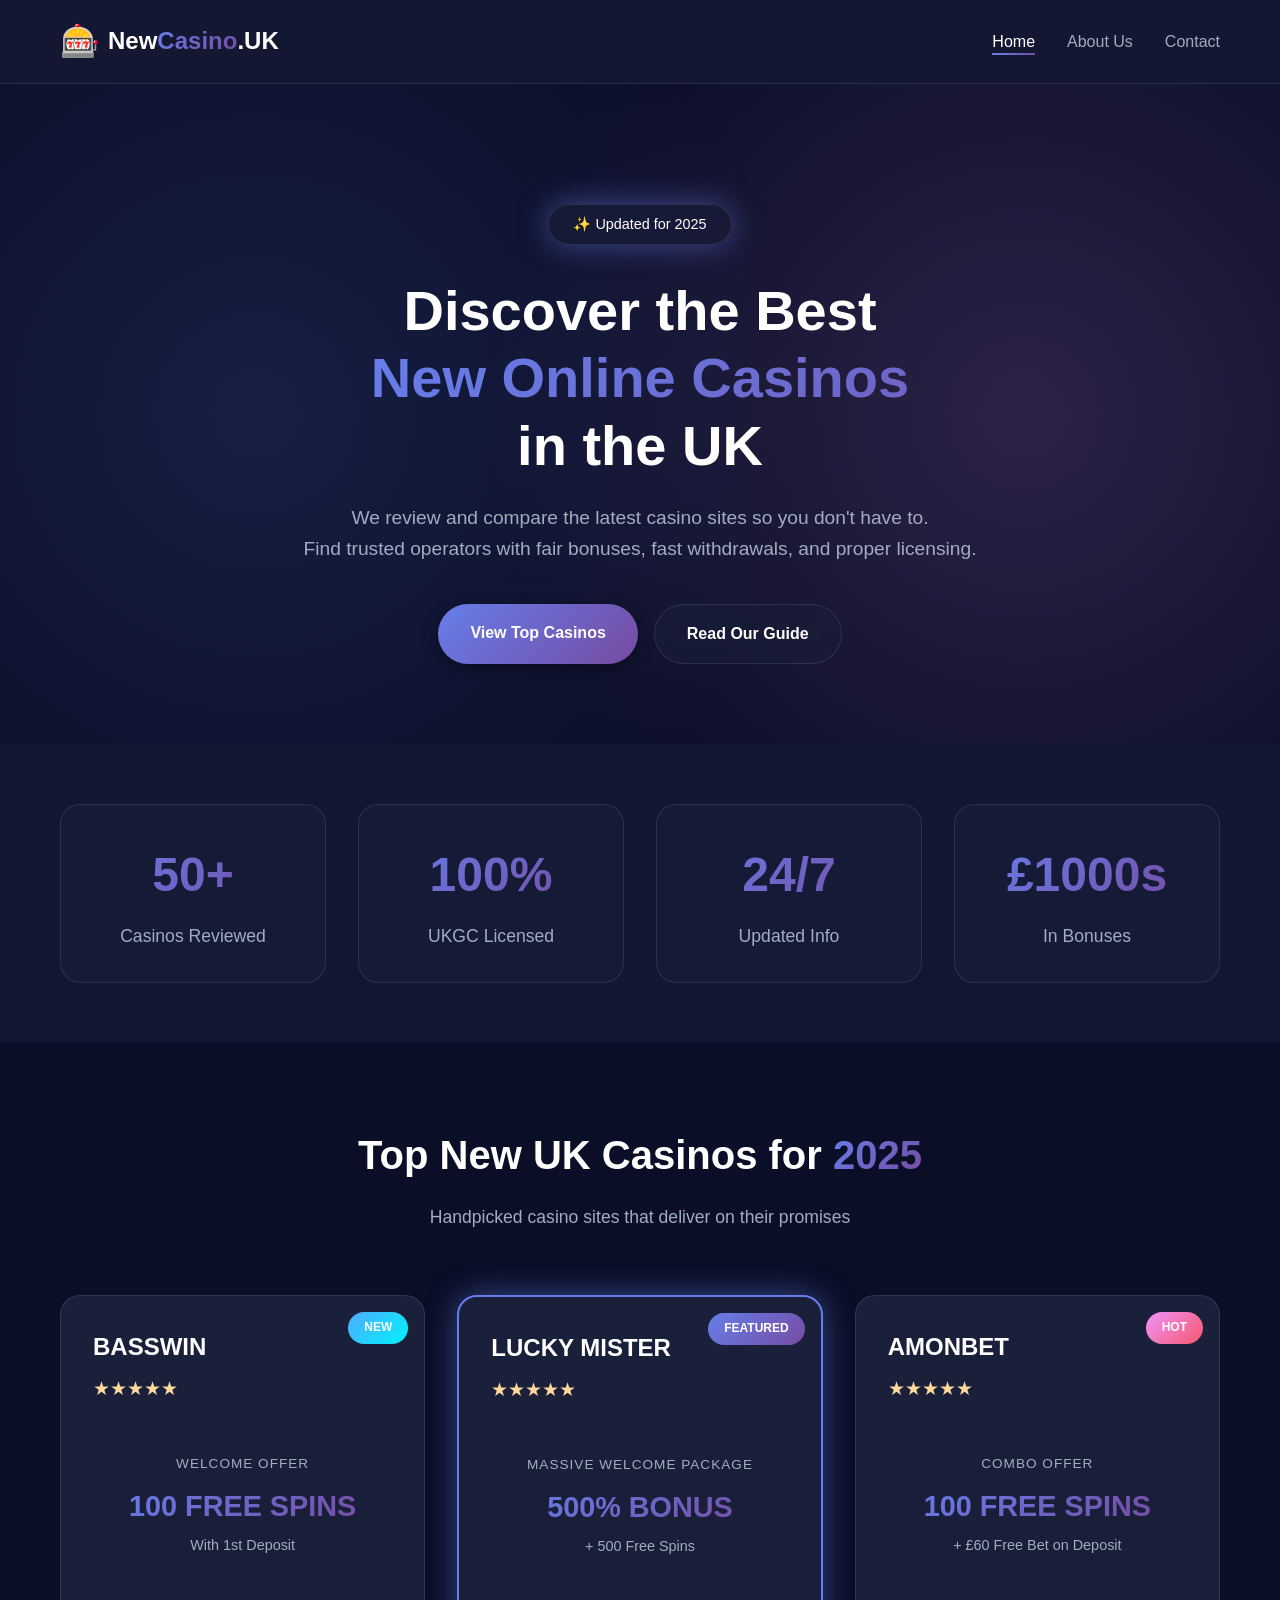
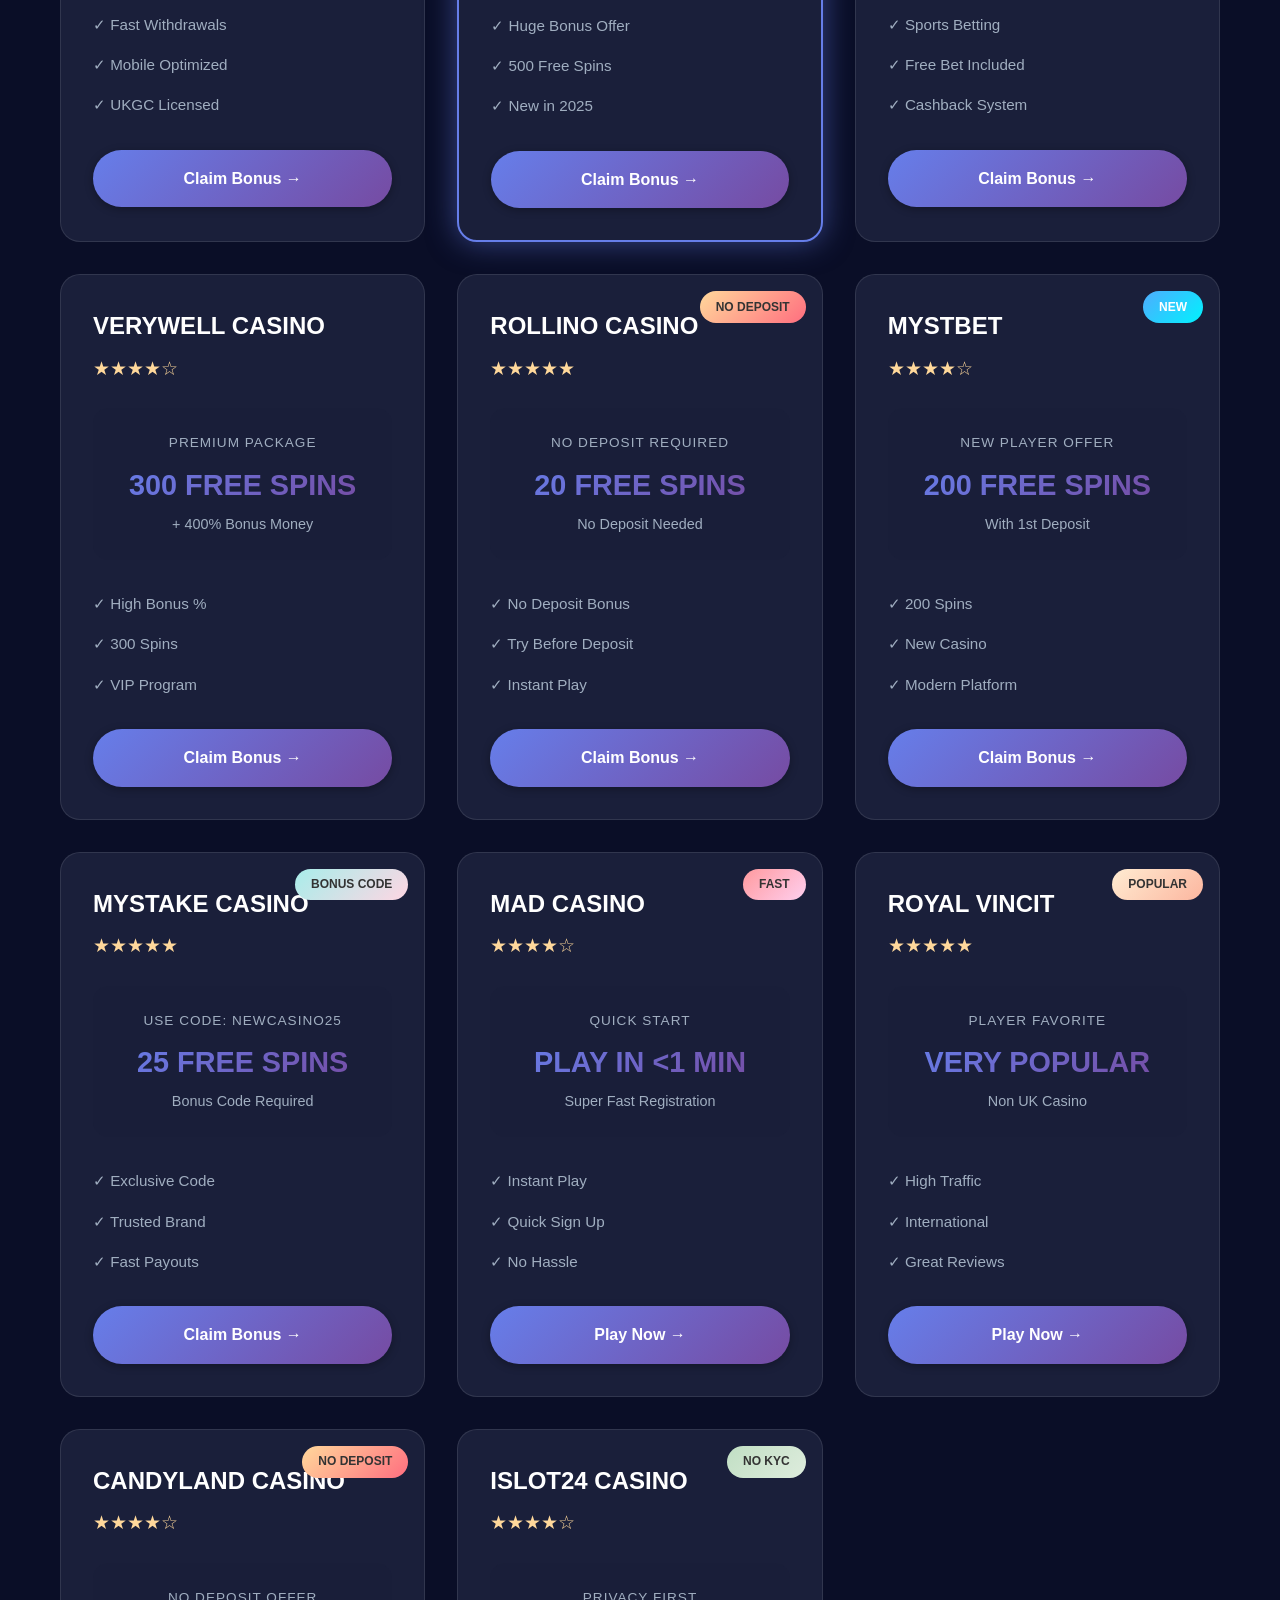
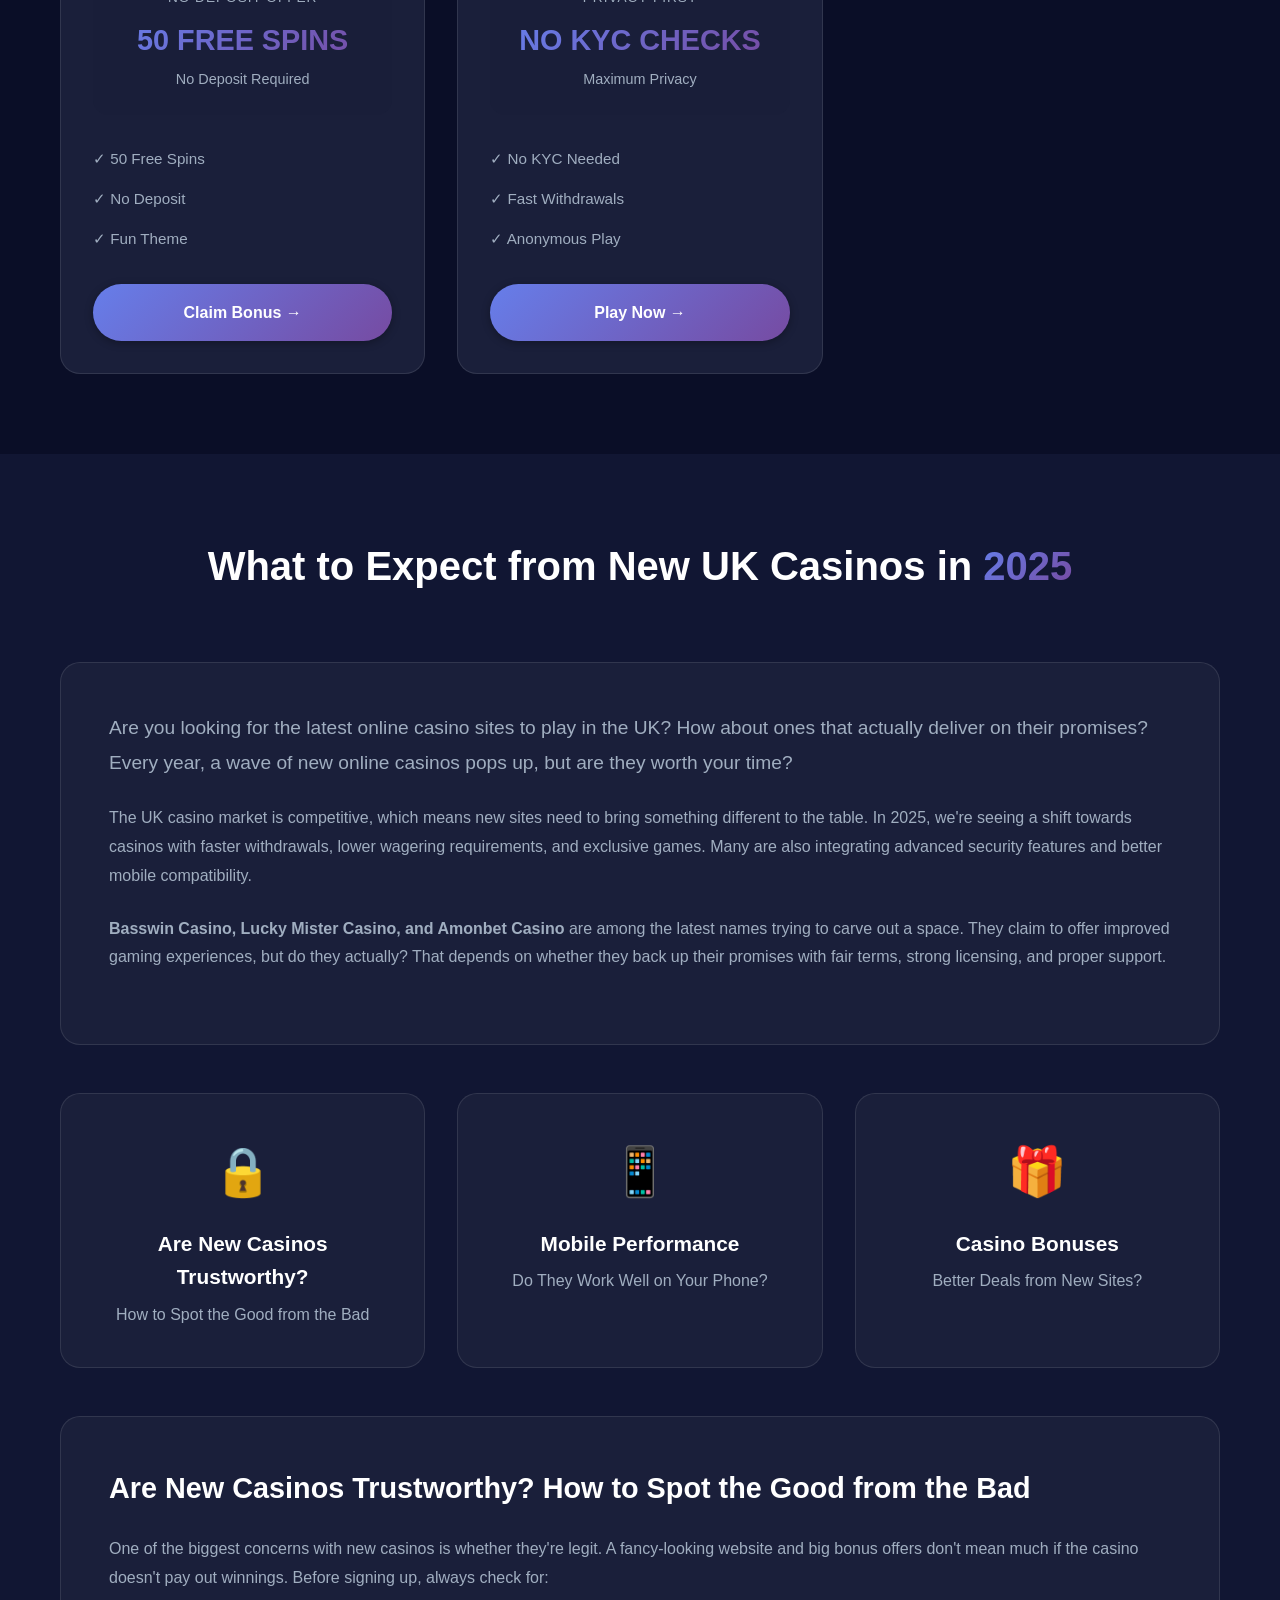
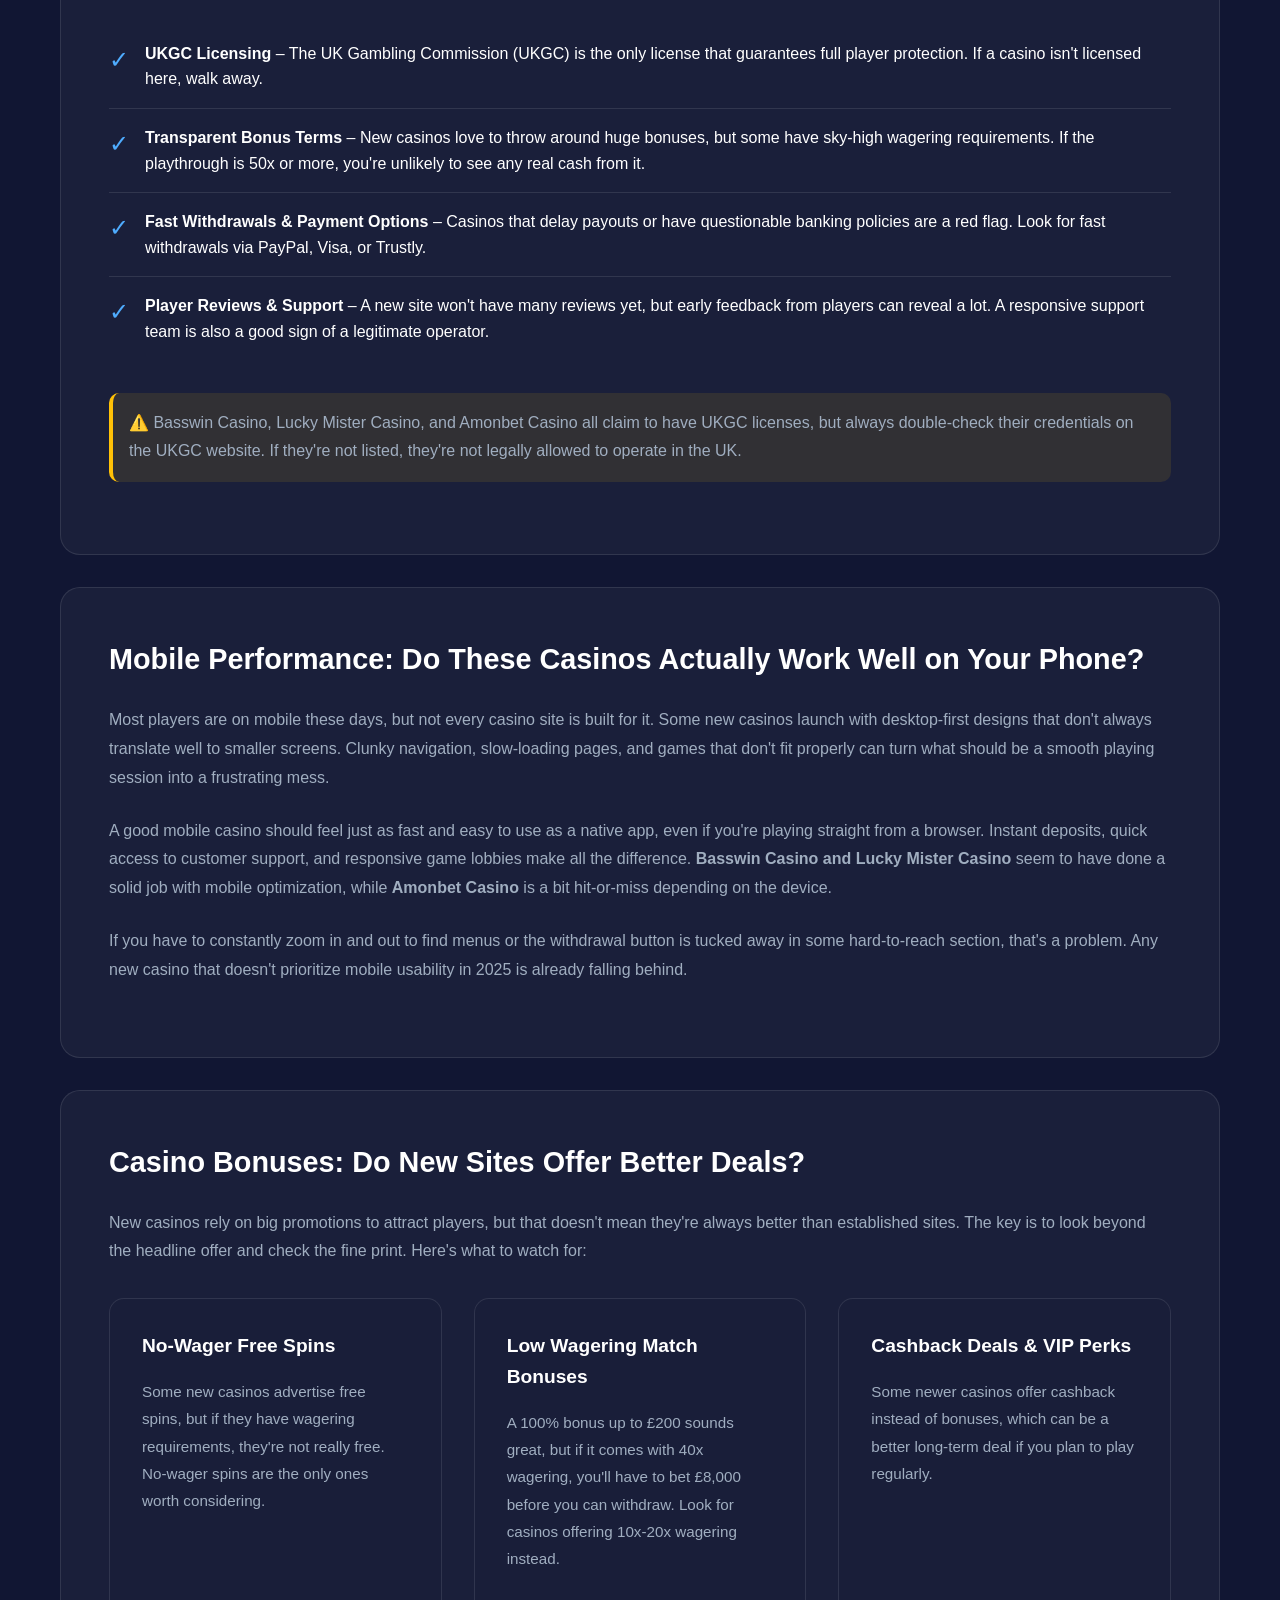
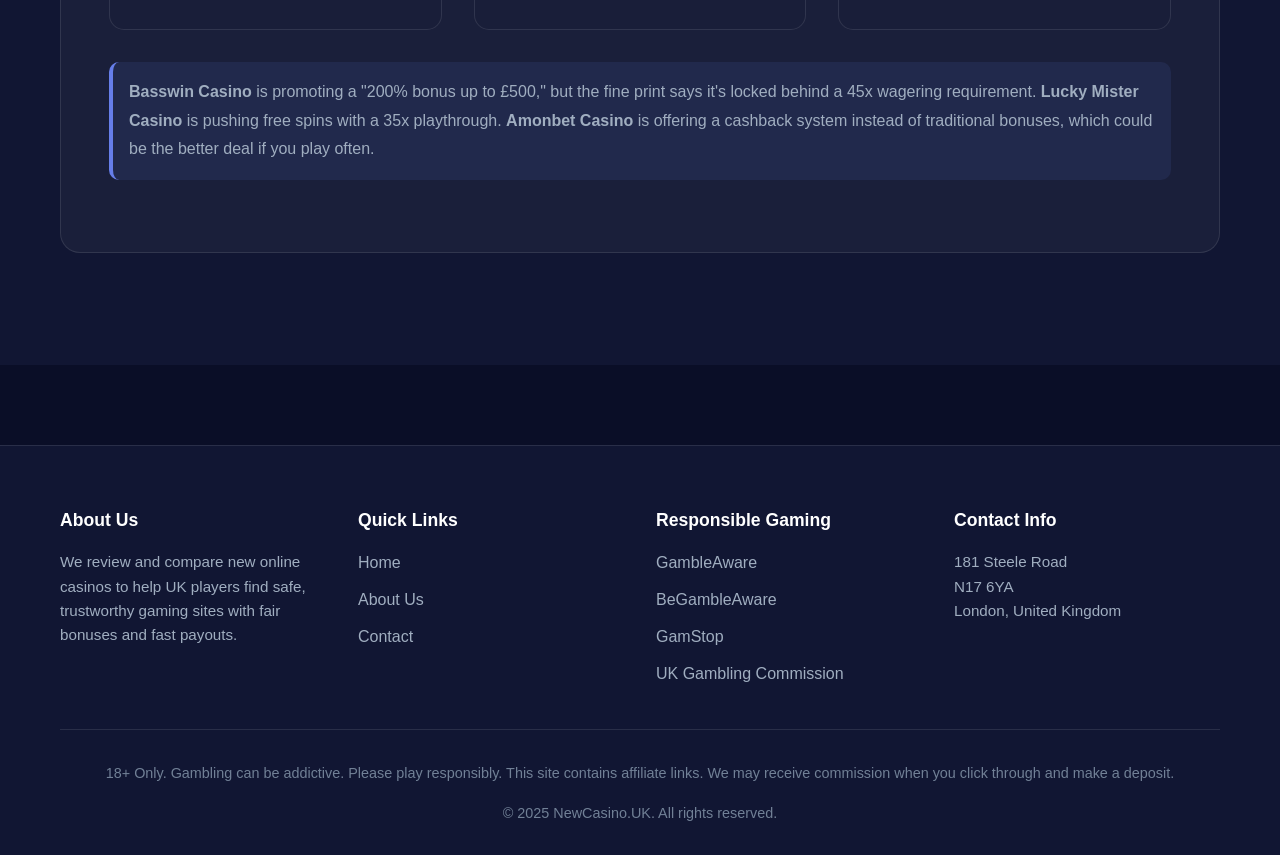
==== index.html @ 3e22e23f "Create modern 3-page casino comparison website Features: - Homepage with hero section, animated stat" ====
<!DOCTYPE html>
<html lang="en">
<head>
    <meta charset="UTF-8">
    <meta name="viewport" content="width=device-width, initial-scale=1.0">
    <title>New Online Casino UK 2025 | Latest Casino Sites & Reviews</title>
    <meta name="description" content="Discover the best new online casinos in the UK for 2025. Compare bonuses, read reviews, and find trusted casino sites with fast withdrawals.">
    <link rel="stylesheet" href="styles.css">
</head>
<body>
    <!-- Navigation -->
    <nav class="navbar">
        <div class="container">
            <div class="nav-brand">
                <span class="logo-icon">🎰</span>
                <span class="logo-text">New<span class="gradient-text">Casino</span>.UK</span>
            </div>
            <ul class="nav-menu">
                <li><a href="index.html" class="active">Home</a></li>
                <li><a href="about.html">About Us</a></li>
                <li><a href="contact.html">Contact</a></li>
            </ul>
        </div>
    </nav>

    <!-- Hero Section -->
    <section class="hero">
        <div class="hero-background"></div>
        <div class="container">
            <div class="hero-badge glow-badge">
                <span>✨ Updated for 2025</span>
            </div>
            <h1 class="hero-title">
                Discover the Best<br>
                <span class="gradient-text-hero">New Online Casinos</span><br>
                in the UK
            </h1>
            <p class="hero-subtitle">
                We review and compare the latest casino sites so you don't have to.<br>
                Find trusted operators with fair bonuses, fast withdrawals, and proper licensing.
            </p>
            <div class="hero-cta">
                <a href="#casinos" class="btn btn-primary">View Top Casinos</a>
                <a href="#guide" class="btn btn-secondary">Read Our Guide</a>
            </div>
        </div>
    </section>

    <!-- Stats Section -->
    <section class="stats-section">
        <div class="container">
            <div class="stats-grid">
                <div class="stat-card">
                    <div class="stat-number">50+</div>
                    <div class="stat-label">Casinos Reviewed</div>
                </div>
                <div class="stat-card">
                    <div class="stat-number">100%</div>
                    <div class="stat-label">UKGC Licensed</div>
                </div>
                <div class="stat-card">
                    <div class="stat-number">24/7</div>
                    <div class="stat-label">Updated Info</div>
                </div>
                <div class="stat-card">
                    <div class="stat-number">£1000s</div>
                    <div class="stat-label">In Bonuses</div>
                </div>
            </div>
        </div>
    </section>

    <!-- Casino Comparison Table -->
    <section id="casinos" class="casino-section">
        <div class="container">
            <div class="section-header">
                <h2>Top New UK Casinos for <span class="gradient-text">2025</span></h2>
                <p>Handpicked casino sites that deliver on their promises</p>
            </div>

            <div class="casino-grid">
                <!-- Basswin Casino -->
                <div class="casino-card">
                    <div class="casino-badge new-badge">NEW</div>
                    <div class="casino-header">
                        <h3 class="casino-name">BASSWIN</h3>
                        <div class="casino-rating">
                            <span class="stars">★★★★★</span>
                        </div>
                    </div>
                    <div class="casino-bonus">
                        <div class="bonus-title">Welcome Offer</div>
                        <div class="bonus-amount">100 FREE SPINS</div>
                        <div class="bonus-subtitle">With 1st Deposit</div>
                    </div>
                    <div class="casino-features">
                        <div class="feature">✓ Fast Withdrawals</div>
                        <div class="feature">✓ Mobile Optimized</div>
                        <div class="feature">✓ UKGC Licensed</div>
                    </div>
                    <a href="https://trk.trafik-sc.xyz/click?o=4556&a=17196&sub_id3=3&sub_id4=4&sub_id5=5" class="btn btn-casino" target="_blank" rel="nofollow noopener">Claim Bonus →</a>
                </div>

                <!-- Lucky Mister Casino -->
                <div class="casino-card featured">
                    <div class="casino-badge featured-badge">FEATURED</div>
                    <div class="casino-header">
                        <h3 class="casino-name">LUCKY MISTER</h3>
                        <div class="casino-rating">
                            <span class="stars">★★★★★</span>
                        </div>
                    </div>
                    <div class="casino-bonus">
                        <div class="bonus-title">Massive Welcome Package</div>
                        <div class="bonus-amount">500% BONUS</div>
                        <div class="bonus-subtitle">+ 500 Free Spins</div>
                    </div>
                    <div class="casino-features">
                        <div class="feature">✓ Huge Bonus Offer</div>
                        <div class="feature">✓ 500 Free Spins</div>
                        <div class="feature">✓ New in 2025</div>
                    </div>
                    <a href="https://trk.trafik-sc.xyz/click?o=4766&a=17196&sub_id3=3&sub_id4=4&sub_id5=5" class="btn btn-casino" target="_blank" rel="nofollow noopener">Claim Bonus →</a>
                </div>

                <!-- Amonbet Casino -->
                <div class="casino-card">
                    <div class="casino-badge hot-badge">HOT</div>
                    <div class="casino-header">
                        <h3 class="casino-name">AMONBET</h3>
                        <div class="casino-rating">
                            <span class="stars">★★★★★</span>
                        </div>
                    </div>
                    <div class="casino-bonus">
                        <div class="bonus-title">Combo Offer</div>
                        <div class="bonus-amount">100 FREE SPINS</div>
                        <div class="bonus-subtitle">+ £60 Free Bet on Deposit</div>
                    </div>
                    <div class="casino-features">
                        <div class="feature">✓ Sports Betting</div>
                        <div class="feature">✓ Free Bet Included</div>
                        <div class="feature">✓ Cashback System</div>
                    </div>
                    <a href="https://trk.trafik-sc.xyz/click?o=4771&a=17196&sub_id3=3&sub_id4=4&sub_id5=5" class="btn btn-casino" target="_blank" rel="nofollow noopener">Claim Bonus →</a>
                </div>

                <!-- Verywell Casino -->
                <div class="casino-card">
                    <div class="casino-header">
                        <h3 class="casino-name">VERYWELL CASINO</h3>
                        <div class="casino-rating">
                            <span class="stars">★★★★☆</span>
                        </div>
                    </div>
                    <div class="casino-bonus">
                        <div class="bonus-title">Premium Package</div>
                        <div class="bonus-amount">300 FREE SPINS</div>
                        <div class="bonus-subtitle">+ 400% Bonus Money</div>
                    </div>
                    <div class="casino-features">
                        <div class="feature">✓ High Bonus %</div>
                        <div class="feature">✓ 300 Spins</div>
                        <div class="feature">✓ VIP Program</div>
                    </div>
                    <a href="https://linkly.link/2TXr9" class="btn btn-casino" target="_blank" rel="nofollow noopener">Claim Bonus →</a>
                </div>

                <!-- Rollino Casino -->
                <div class="casino-card">
                    <div class="casino-badge no-deposit-badge">NO DEPOSIT</div>
                    <div class="casino-header">
                        <h3 class="casino-name">ROLLINO CASINO</h3>
                        <div class="casino-rating">
                            <span class="stars">★★★★★</span>
                        </div>
                    </div>
                    <div class="casino-bonus">
                        <div class="bonus-title">No Deposit Required</div>
                        <div class="bonus-amount">20 FREE SPINS</div>
                        <div class="bonus-subtitle">No Deposit Needed</div>
                    </div>
                    <div class="casino-features">
                        <div class="feature">✓ No Deposit Bonus</div>
                        <div class="feature">✓ Try Before Deposit</div>
                        <div class="feature">✓ Instant Play</div>
                    </div>
                    <a href="https://track.trafficflowpartners.com/visit/?bta=37995&nci=5916" class="btn btn-casino" target="_blank" rel="nofollow noopener">Claim Bonus →</a>
                </div>

                <!-- Mystbet Casino -->
                <div class="casino-card">
                    <div class="casino-badge new-badge">NEW</div>
                    <div class="casino-header">
                        <h3 class="casino-name">MYSTBET</h3>
                        <div class="casino-rating">
                            <span class="stars">★★★★☆</span>
                        </div>
                    </div>
                    <div class="casino-bonus">
                        <div class="bonus-title">New Player Offer</div>
                        <div class="bonus-amount">200 FREE SPINS</div>
                        <div class="bonus-subtitle">With 1st Deposit</div>
                    </div>
                    <div class="casino-features">
                        <div class="feature">✓ 200 Spins</div>
                        <div class="feature">✓ New Casino</div>
                        <div class="feature">✓ Modern Platform</div>
                    </div>
                    <a href="https://www.nifoe1md.com/2P9J9R/415L5XB/" class="btn btn-casino" target="_blank" rel="nofollow noopener">Claim Bonus →</a>
                </div>

                <!-- Mystake Casino -->
                <div class="casino-card">
                    <div class="casino-badge code-badge">BONUS CODE</div>
                    <div class="casino-header">
                        <h3 class="casino-name">MYSTAKE CASINO</h3>
                        <div class="casino-rating">
                            <span class="stars">★★★★★</span>
                        </div>
                    </div>
                    <div class="casino-bonus">
                        <div class="bonus-title">Use Code: NEWCASINO25</div>
                        <div class="bonus-amount">25 FREE SPINS</div>
                        <div class="bonus-subtitle">Bonus Code Required</div>
                    </div>
                    <div class="casino-features">
                        <div class="feature">✓ Exclusive Code</div>
                        <div class="feature">✓ Trusted Brand</div>
                        <div class="feature">✓ Fast Payouts</div>
                    </div>
                    <a href="https://go.affiliatedonbet.com/visit/?bta=3145350&brand=mystake" class="btn btn-casino" target="_blank" rel="nofollow noopener">Claim Bonus →</a>
                </div>

                <!-- Mad Casino -->
                <div class="casino-card">
                    <div class="casino-badge fast-badge">FAST</div>
                    <div class="casino-header">
                        <h3 class="casino-name">MAD CASINO</h3>
                        <div class="casino-rating">
                            <span class="stars">★★★★☆</span>
                        </div>
                    </div>
                    <div class="casino-bonus">
                        <div class="bonus-title">Quick Start</div>
                        <div class="bonus-amount">PLAY IN &lt;1 MIN</div>
                        <div class="bonus-subtitle">Super Fast Registration</div>
                    </div>
                    <div class="casino-features">
                        <div class="feature">✓ Instant Play</div>
                        <div class="feature">✓ Quick Sign Up</div>
                        <div class="feature">✓ No Hassle</div>
                    </div>
                    <a href="https://go.afftrackio.com/visit/?bta=35294&brand=madcasino" class="btn btn-casino" target="_blank" rel="nofollow noopener">Play Now →</a>
                </div>

                <!-- Royal Vincit -->
                <div class="casino-card">
                    <div class="casino-badge popular-badge">POPULAR</div>
                    <div class="casino-header">
                        <h3 class="casino-name">ROYAL VINCIT</h3>
                        <div class="casino-rating">
                            <span class="stars">★★★★★</span>
                        </div>
                    </div>
                    <div class="casino-bonus">
                        <div class="bonus-title">Player Favorite</div>
                        <div class="bonus-amount">VERY POPULAR</div>
                        <div class="bonus-subtitle">Non UK Casino</div>
                    </div>
                    <div class="casino-features">
                        <div class="feature">✓ High Traffic</div>
                        <div class="feature">✓ International</div>
                        <div class="feature">✓ Great Reviews</div>
                    </div>
                    <a href="https://garagebanana.com/api/v3/offer/3?affiliate_id=333&url_id=3&free_1=%2Fregistration&free_2=en&free_3=100333" class="btn btn-casino" target="_blank" rel="nofollow noopener">Play Now →</a>
                </div>

                <!-- Candyland Casino -->
                <div class="casino-card">
                    <div class="casino-badge no-deposit-badge">NO DEPOSIT</div>
                    <div class="casino-header">
                        <h3 class="casino-name">CANDYLAND CASINO</h3>
                        <div class="casino-rating">
                            <span class="stars">★★★★☆</span>
                        </div>
                    </div>
                    <div class="casino-bonus">
                        <div class="bonus-title">No Deposit Offer</div>
                        <div class="bonus-amount">50 FREE SPINS</div>
                        <div class="bonus-subtitle">No Deposit Required</div>
                    </div>
                    <div class="casino-features">
                        <div class="feature">✓ 50 Free Spins</div>
                        <div class="feature">✓ No Deposit</div>
                        <div class="feature">✓ Fun Theme</div>
                    </div>
                    <a href="https://go.truedynastyaffiliates.com/visit/?bta=36291&nci=5902" class="btn btn-casino" target="_blank" rel="nofollow noopener">Claim Bonus →</a>
                </div>

                <!-- iSlot24 Casino -->
                <div class="casino-card">
                    <div class="casino-badge kyc-badge">NO KYC</div>
                    <div class="casino-header">
                        <h3 class="casino-name">ISLOT24 CASINO</h3>
                        <div class="casino-rating">
                            <span class="stars">★★★★☆</span>
                        </div>
                    </div>
                    <div class="casino-bonus">
                        <div class="bonus-title">Privacy First</div>
                        <div class="bonus-amount">NO KYC CHECKS</div>
                        <div class="bonus-subtitle">Maximum Privacy</div>
                    </div>
                    <div class="casino-features">
                        <div class="feature">✓ No KYC Needed</div>
                        <div class="feature">✓ Fast Withdrawals</div>
                        <div class="feature">✓ Anonymous Play</div>
                    </div>
                    <a href="https://garagebanana.com/api/v3/offer/4?affiliate_id=333&url_id=4&free_1=%2F&free_2=en&free_3=100333" class="btn btn-casino" target="_blank" rel="nofollow noopener">Play Now →</a>
                </div>
            </div>
        </div>
    </section>

    <!-- Guide Section -->
    <section id="guide" class="guide-section">
        <div class="container">
            <div class="section-header">
                <h2>What to Expect from New UK Casinos in <span class="gradient-text">2025</span></h2>
            </div>

            <div class="content-card">
                <p class="intro-text">
                    Are you looking for the latest online casino sites to play in the UK? How about ones that actually deliver on their promises? Every year, a wave of new online casinos pops up, but are they worth your time?
                </p>

                <p>
                    The UK casino market is competitive, which means new sites need to bring something different to the table. In 2025, we're seeing a shift towards casinos with faster withdrawals, lower wagering requirements, and exclusive games. Many are also integrating advanced security features and better mobile compatibility.
                </p>

                <p>
                    <strong>Basswin Casino, Lucky Mister Casino, and Amonbet Casino</strong> are among the latest names trying to carve out a space. They claim to offer improved gaming experiences, but do they actually? That depends on whether they back up their promises with fair terms, strong licensing, and proper support.
                </p>
            </div>

            <div class="features-grid">
                <div class="feature-box">
                    <div class="feature-icon">🔒</div>
                    <h3>Are New Casinos Trustworthy?</h3>
                    <p>How to Spot the Good from the Bad</p>
                </div>
                <div class="feature-box">
                    <div class="feature-icon">📱</div>
                    <h3>Mobile Performance</h3>
                    <p>Do They Work Well on Your Phone?</p>
                </div>
                <div class="feature-box">
                    <div class="feature-icon">🎁</div>
                    <h3>Casino Bonuses</h3>
                    <p>Better Deals from New Sites?</p>
                </div>
            </div>

            <!-- Trust Section -->
            <div class="content-card">
                <h3>Are New Casinos Trustworthy? How to Spot the Good from the Bad</h3>

                <p>
                    One of the biggest concerns with new casinos is whether they're legit. A fancy-looking website and big bonus offers don't mean much if the casino doesn't pay out winnings. Before signing up, always check for:
                </p>

                <div class="checklist">
                    <div class="checklist-item">
                        <span class="check-icon">✓</span>
                        <div>
                            <strong>UKGC Licensing</strong> – The UK Gambling Commission (UKGC) is the only license that guarantees full player protection. If a casino isn't licensed here, walk away.
                        </div>
                    </div>
                    <div class="checklist-item">
                        <span class="check-icon">✓</span>
                        <div>
                            <strong>Transparent Bonus Terms</strong> – New casinos love to throw around huge bonuses, but some have sky-high wagering requirements. If the playthrough is 50x or more, you're unlikely to see any real cash from it.
                        </div>
                    </div>
                    <div class="checklist-item">
                        <span class="check-icon">✓</span>
                        <div>
                            <strong>Fast Withdrawals & Payment Options</strong> – Casinos that delay payouts or have questionable banking policies are a red flag. Look for fast withdrawals via PayPal, Visa, or Trustly.
                        </div>
                    </div>
                    <div class="checklist-item">
                        <span class="check-icon">✓</span>
                        <div>
                            <strong>Player Reviews & Support</strong> – A new site won't have many reviews yet, but early feedback from players can reveal a lot. A responsive support team is also a good sign of a legitimate operator.
                        </div>
                    </div>
                </div>

                <p class="warning-text">
                    ⚠️ Basswin Casino, Lucky Mister Casino, and Amonbet Casino all claim to have UKGC licenses, but always double-check their credentials on the UKGC website. If they're not listed, they're not legally allowed to operate in the UK.
                </p>
            </div>

            <!-- Mobile Section -->
            <div class="content-card">
                <h3>Mobile Performance: Do These Casinos Actually Work Well on Your Phone?</h3>

                <p>
                    Most players are on mobile these days, but not every casino site is built for it. Some new casinos launch with desktop-first designs that don't always translate well to smaller screens. Clunky navigation, slow-loading pages, and games that don't fit properly can turn what should be a smooth playing session into a frustrating mess.
                </p>

                <p>
                    A good mobile casino should feel just as fast and easy to use as a native app, even if you're playing straight from a browser. Instant deposits, quick access to customer support, and responsive game lobbies make all the difference. <strong>Basswin Casino and Lucky Mister Casino</strong> seem to have done a solid job with mobile optimization, while <strong>Amonbet Casino</strong> is a bit hit-or-miss depending on the device.
                </p>

                <p>
                    If you have to constantly zoom in and out to find menus or the withdrawal button is tucked away in some hard-to-reach section, that's a problem. Any new casino that doesn't prioritize mobile usability in 2025 is already falling behind.
                </p>
            </div>

            <!-- Bonuses Section -->
            <div class="content-card">
                <h3>Casino Bonuses: Do New Sites Offer Better Deals?</h3>

                <p>
                    New casinos rely on big promotions to attract players, but that doesn't mean they're always better than established sites. The key is to look beyond the headline offer and check the fine print. Here's what to watch for:
                </p>

                <div class="info-grid">
                    <div class="info-card">
                        <h4>No-Wager Free Spins</h4>
                        <p>Some new casinos advertise free spins, but if they have wagering requirements, they're not really free. No-wager spins are the only ones worth considering.</p>
                    </div>
                    <div class="info-card">
                        <h4>Low Wagering Match Bonuses</h4>
                        <p>A 100% bonus up to £200 sounds great, but if it comes with 40x wagering, you'll have to bet £8,000 before you can withdraw. Look for casinos offering 10x-20x wagering instead.</p>
                    </div>
                    <div class="info-card">
                        <h4>Cashback Deals & VIP Perks</h4>
                        <p>Some newer casinos offer cashback instead of bonuses, which can be a better long-term deal if you plan to play regularly.</p>
                    </div>
                </div>

                <p class="highlight-text">
                    <strong>Basswin Casino</strong> is promoting a "200% bonus up to £500," but the fine print says it's locked behind a 45x wagering requirement. <strong>Lucky Mister Casino</strong> is pushing free spins with a 35x playthrough. <strong>Amonbet Casino</strong> is offering a cashback system instead of traditional bonuses, which could be the better deal if you play often.
                </p>
            </div>
        </div>
    </section>

    <!-- Footer -->
    <footer class="footer">
        <div class="container">
            <div class="footer-grid">
                <div class="footer-col">
                    <h4>About Us</h4>
                    <p>We review and compare new online casinos to help UK players find safe, trustworthy gaming sites with fair bonuses and fast payouts.</p>
                </div>
                <div class="footer-col">
                    <h4>Quick Links</h4>
                    <ul>
                        <li><a href="index.html">Home</a></li>
                        <li><a href="about.html">About Us</a></li>
                        <li><a href="contact.html">Contact</a></li>
                    </ul>
                </div>
                <div class="footer-col">
                    <h4>Responsible Gaming</h4>
                    <ul>
                        <li><a href="https://www.gambleaware.org" target="_blank" rel="noopener">GambleAware</a></li>
                        <li><a href="https://www.begambleaware.org" target="_blank" rel="noopener">BeGambleAware</a></li>
                        <li><a href="https://www.gamstop.co.uk" target="_blank" rel="noopener">GamStop</a></li>
                        <li><a href="https://www.gamblingcommission.gov.uk" target="_blank" rel="noopener">UK Gambling Commission</a></li>
                    </ul>
                </div>
                <div class="footer-col">
                    <h4>Contact Info</h4>
                    <p>181 Steele Road<br>N17 6YA<br>London, United Kingdom</p>
                </div>
            </div>
            <div class="footer-bottom">
                <p class="disclaimer">
                    18+ Only. Gambling can be addictive. Please play responsibly. This site contains affiliate links. We may receive commission when you click through and make a deposit.
                </p>
                <p>&copy; 2025 NewCasino.UK. All rights reserved.</p>
            </div>
        </div>
    </footer>

    <script src="script.js"></script>
</body>
</html>
---- styles.css ----
/* ====================================
   RESET & BASE STYLES
   ==================================== */
* {
    margin: 0;
    padding: 0;
    box-sizing: border-box;
}

:root {
    /* Dark Theme Colors */
    --bg-primary: #0a0e27;
    --bg-secondary: #111633;
    --bg-card: #1a1f3a;
    --bg-card-hover: #202747;

    /* Gradient Colors */
    --gradient-primary: linear-gradient(135deg, #667eea 0%, #764ba2 100%);
    --gradient-secondary: linear-gradient(135deg, #f093fb 0%, #f5576c 100%);
    --gradient-success: linear-gradient(135deg, #4facfe 0%, #00f2fe 100%);
    --gradient-gold: linear-gradient(135deg, #ffd89b 0%, #ff6e7f 100%);

    /* Text Colors */
    --text-primary: #ffffff;
    --text-secondary: #a0aec0;
    --text-muted: #718096;

    /* Accent Colors */
    --accent-purple: #667eea;
    --accent-pink: #f093fb;
    --accent-blue: #4facfe;
    --accent-gold: #ffd89b;

    /* Glass Effect */
    --glass-bg: rgba(26, 31, 58, 0.6);
    --glass-border: rgba(255, 255, 255, 0.1);

    /* Shadows & Glows */
    --shadow-sm: 0 2px 8px rgba(0, 0, 0, 0.3);
    --shadow-md: 0 4px 16px rgba(0, 0, 0, 0.4);
    --shadow-lg: 0 8px 32px rgba(0, 0, 0, 0.5);
    --glow-purple: 0 0 30px rgba(102, 126, 234, 0.5);
    --glow-pink: 0 0 30px rgba(240, 147, 251, 0.5);
}

body {
    font-family: -apple-system, BlinkMacSystemFont, 'Segoe UI', Roboto, 'Helvetica Neue', Arial, sans-serif;
    background: var(--bg-primary);
    color: var(--text-primary);
    line-height: 1.6;
    overflow-x: hidden;
}

.container {
    max-width: 1200px;
    margin: 0 auto;
    padding: 0 20px;
}

/* ====================================
   NAVIGATION
   ==================================== */
.navbar {
    background: var(--glass-bg);
    backdrop-filter: blur(10px);
    border-bottom: 1px solid var(--glass-border);
    padding: 1rem 0;
    position: sticky;
    top: 0;
    z-index: 1000;
    animation: slideDown 0.5s ease;
}

@keyframes slideDown {
    from {
        transform: translateY(-100%);
        opacity: 0;
    }
    to {
        transform: translateY(0);
        opacity: 1;
    }
}

.navbar .container {
    display: flex;
    justify-content: space-between;
    align-items: center;
}

.nav-brand {
    display: flex;
    align-items: center;
    gap: 0.5rem;
    font-size: 1.5rem;
    font-weight: bold;
}

.logo-icon {
    font-size: 2rem;
}

.logo-text {
    color: var(--text-primary);
}

.gradient-text {
    background: var(--gradient-primary);
    -webkit-background-clip: text;
    -webkit-text-fill-color: transparent;
    background-clip: text;
}

.nav-menu {
    display: flex;
    list-style: none;
    gap: 2rem;
}

.nav-menu a {
    color: var(--text-secondary);
    text-decoration: none;
    font-weight: 500;
    transition: color 0.3s ease;
    position: relative;
}

.nav-menu a:hover,
.nav-menu a.active {
    color: var(--text-primary);
}

.nav-menu a::after {
    content: '';
    position: absolute;
    bottom: -5px;
    left: 0;
    width: 0;
    height: 2px;
    background: var(--gradient-primary);
    transition: width 0.3s ease;
}

.nav-menu a:hover::after,
.nav-menu a.active::after {
    width: 100%;
}

/* ====================================
   HERO SECTION
   ==================================== */
.hero {
    position: relative;
    padding: 120px 0 80px;
    overflow: hidden;
}

.hero-background {
    position: absolute;
    top: 0;
    left: 0;
    right: 0;
    bottom: 0;
    background:
        radial-gradient(circle at 20% 50%, rgba(102, 126, 234, 0.15) 0%, transparent 50%),
        radial-gradient(circle at 80% 50%, rgba(240, 147, 251, 0.15) 0%, transparent 50%);
    animation: gradientShift 15s ease infinite;
}

@keyframes gradientShift {
    0%, 100% { opacity: 1; }
    50% { opacity: 0.7; }
}

.hero .container {
    position: relative;
    z-index: 1;
    text-align: center;
}

.hero-badge {
    display: inline-block;
    padding: 0.5rem 1.5rem;
    background: var(--glass-bg);
    border: 1px solid var(--glass-border);
    border-radius: 50px;
    font-size: 0.9rem;
    margin-bottom: 2rem;
    animation: fadeInUp 0.8s ease;
}

.glow-badge {
    box-shadow: var(--glow-purple);
    animation: pulse 3s ease infinite;
}

@keyframes pulse {
    0%, 100% { box-shadow: var(--glow-purple); }
    50% { box-shadow: 0 0 40px rgba(102, 126, 234, 0.7); }
}

@keyframes fadeInUp {
    from {
        transform: translateY(30px);
        opacity: 0;
    }
    to {
        transform: translateY(0);
        opacity: 1;
    }
}

.hero-title {
    font-size: 3.5rem;
    font-weight: 800;
    line-height: 1.2;
    margin-bottom: 1.5rem;
    animation: fadeInUp 1s ease;
}

.gradient-text-hero {
    background: var(--gradient-primary);
    -webkit-background-clip: text;
    -webkit-text-fill-color: transparent;
    background-clip: text;
    animation: gradientText 3s ease infinite;
    background-size: 200% 200%;
}

@keyframes gradientText {
    0%, 100% { background-position: 0% 50%; }
    50% { background-position: 100% 50%; }
}

.hero-subtitle {
    font-size: 1.2rem;
    color: var(--text-secondary);
    margin-bottom: 2.5rem;
    animation: fadeInUp 1.2s ease;
}

.hero-cta {
    display: flex;
    gap: 1rem;
    justify-content: center;
    animation: fadeInUp 1.4s ease;
}

/* ====================================
   BUTTONS
   ==================================== */
.btn {
    display: inline-block;
    padding: 1rem 2rem;
    border-radius: 50px;
    font-weight: 600;
    text-decoration: none;
    transition: all 0.3s ease;
    border: none;
    cursor: pointer;
    font-size: 1rem;
}

.btn-primary {
    background: var(--gradient-primary);
    color: var(--text-primary);
    box-shadow: var(--shadow-md);
}

.btn-primary:hover {
    transform: translateY(-3px);
    box-shadow: var(--glow-purple);
}

.btn-secondary {
    background: var(--glass-bg);
    color: var(--text-primary);
    border: 1px solid var(--glass-border);
    backdrop-filter: blur(10px);
}

.btn-secondary:hover {
    background: var(--bg-card-hover);
    border-color: var(--accent-purple);
}

.btn-casino {
    width: 100%;
    background: var(--gradient-primary);
    color: var(--text-primary);
    box-shadow: var(--shadow-sm);
    text-align: center;
}

.btn-casino:hover {
    transform: translateY(-2px);
    box-shadow: var(--glow-purple);
}

/* ====================================
   STATS SECTION
   ==================================== */
.stats-section {
    padding: 60px 0;
    background: var(--bg-secondary);
}

.stats-grid {
    display: grid;
    grid-template-columns: repeat(auto-fit, minmax(250px, 1fr));
    gap: 2rem;
}

.stat-card {
    text-align: center;
    padding: 2rem;
    background: var(--glass-bg);
    backdrop-filter: blur(10px);
    border: 1px solid var(--glass-border);
    border-radius: 20px;
    transition: all 0.3s ease;
    animation: fadeInUp 0.6s ease;
}

.stat-card:hover {
    transform: translateY(-5px);
    border-color: var(--accent-purple);
    box-shadow: var(--glow-purple);
}

.stat-number {
    font-size: 3rem;
    font-weight: 800;
    background: var(--gradient-primary);
    -webkit-background-clip: text;
    -webkit-text-fill-color: transparent;
    background-clip: text;
    margin-bottom: 0.5rem;
}

.stat-label {
    color: var(--text-secondary);
    font-size: 1.1rem;
}

/* ====================================
   CASINO CARDS
   ==================================== */
.casino-section {
    padding: 80px 0;
}

.section-header {
    text-align: center;
    margin-bottom: 4rem;
}

.section-header h2 {
    font-size: 2.5rem;
    margin-bottom: 1rem;
}

.section-header p {
    color: var(--text-secondary);
    font-size: 1.1rem;
}

.casino-grid {
    display: grid;
    grid-template-columns: repeat(auto-fill, minmax(320px, 1fr));
    gap: 2rem;
}

.casino-card {
    background: var(--bg-card);
    border: 1px solid var(--glass-border);
    border-radius: 20px;
    padding: 2rem;
    position: relative;
    transition: all 0.3s ease;
    animation: fadeInUp 0.6s ease;
}

.casino-card:hover {
    transform: translateY(-10px);
    border-color: var(--accent-purple);
    box-shadow: var(--shadow-lg), var(--glow-purple);
}

.casino-card.featured {
    border: 2px solid var(--accent-purple);
    box-shadow: var(--glow-purple);
}

.casino-badge {
    position: absolute;
    top: 1rem;
    right: 1rem;
    padding: 0.4rem 1rem;
    border-radius: 50px;
    font-size: 0.75rem;
    font-weight: 700;
    text-transform: uppercase;
}

.new-badge {
    background: var(--gradient-success);
}

.featured-badge {
    background: var(--gradient-primary);
}

.hot-badge {
    background: var(--gradient-secondary);
}

.no-deposit-badge {
    background: var(--gradient-gold);
    color: #333;
}

.code-badge {
    background: linear-gradient(135deg, #a8edea 0%, #fed6e3 100%);
    color: #333;
}

.fast-badge {
    background: linear-gradient(135deg, #ff9a9e 0%, #fecfef 100%);
    color: #333;
}

.popular-badge {
    background: linear-gradient(135deg, #ffecd2 0%, #fcb69f 100%);
    color: #333;
}

.kyc-badge {
    background: linear-gradient(135deg, #c1dfc4 0%, #deecdd 100%);
    color: #333;
}

.casino-header {
    margin-bottom: 1.5rem;
}

.casino-name {
    font-size: 1.5rem;
    margin-bottom: 0.5rem;
}

.casino-rating {
    color: var(--accent-gold);
    font-size: 1.2rem;
}

.casino-bonus {
    background: var(--glass-bg);
    border-radius: 15px;
    padding: 1.5rem;
    margin-bottom: 1.5rem;
    text-align: center;
}

.bonus-title {
    font-size: 0.85rem;
    color: var(--text-secondary);
    margin-bottom: 0.5rem;
    text-transform: uppercase;
    letter-spacing: 1px;
}

.bonus-amount {
    font-size: 1.8rem;
    font-weight: 800;
    background: var(--gradient-primary);
    -webkit-background-clip: text;
    -webkit-text-fill-color: transparent;
    background-clip: text;
    margin-bottom: 0.3rem;
}

.bonus-subtitle {
    font-size: 0.9rem;
    color: var(--text-secondary);
}

.casino-features {
    margin-bottom: 1.5rem;
}

.feature {
    color: var(--text-secondary);
    padding: 0.5rem 0;
    font-size: 0.95rem;
}

/* ====================================
   CONTENT SECTIONS
   ==================================== */
.guide-section {
    padding: 80px 0;
    background: var(--bg-secondary);
}

.content-card {
    background: var(--bg-card);
    border: 1px solid var(--glass-border);
    border-radius: 20px;
    padding: 3rem;
    margin-bottom: 2rem;
    animation: fadeInUp 0.6s ease;
}

.content-card h2,
.content-card h3 {
    margin-bottom: 1.5rem;
    color: var(--text-primary);
}

.content-card h3 {
    font-size: 1.8rem;
}

.content-card p {
    margin-bottom: 1.5rem;
    color: var(--text-secondary);
    line-height: 1.8;
}

.intro-text {
    font-size: 1.2rem;
    color: var(--text-primary);
}

/* ====================================
   FEATURE BOXES
   ==================================== */
.features-grid {
    display: grid;
    grid-template-columns: repeat(auto-fit, minmax(300px, 1fr));
    gap: 2rem;
    margin: 3rem 0;
}

.feature-box {
    background: var(--bg-card);
    border: 1px solid var(--glass-border);
    border-radius: 20px;
    padding: 2.5rem;
    text-align: center;
    transition: all 0.3s ease;
    animation: fadeInUp 0.6s ease;
}

.feature-box:hover {
    transform: scale(1.05);
    border-color: var(--accent-purple);
    box-shadow: var(--glow-purple);
}

.feature-icon {
    font-size: 3rem;
    margin-bottom: 1rem;
}

.feature-box h3 {
    margin-bottom: 0.5rem;
    font-size: 1.3rem;
}

.feature-box p {
    color: var(--text-secondary);
}

/* ====================================
   CHECKLIST
   ==================================== */
.checklist {
    margin: 2rem 0;
}

.checklist-item {
    display: flex;
    gap: 1rem;
    padding: 1rem 0;
    border-bottom: 1px solid var(--glass-border);
}

.checklist-item:last-child {
    border-bottom: none;
}

.check-icon {
    font-size: 1.5rem;
    color: var(--accent-blue);
    flex-shrink: 0;
}

.warning-text {
    background: rgba(255, 193, 7, 0.1);
    border-left: 4px solid #ffc107;
    padding: 1rem;
    border-radius: 10px;
    color: var(--text-secondary);
}

.highlight-text {
    background: rgba(102, 126, 234, 0.1);
    border-left: 4px solid var(--accent-purple);
    padding: 1rem;
    border-radius: 10px;
}

/* ====================================
   INFO CARDS
   ==================================== */
.info-grid {
    display: grid;
    grid-template-columns: repeat(auto-fit, minmax(280px, 1fr));
    gap: 2rem;
    margin: 2rem 0;
}

.info-card {
    background: var(--glass-bg);
    border: 1px solid var(--glass-border);
    border-radius: 15px;
    padding: 2rem;
    transition: all 0.3s ease;
}

.info-card:hover {
    transform: translateY(-5px);
    border-color: var(--accent-purple);
}

.info-card h4 {
    margin-bottom: 1rem;
    font-size: 1.2rem;
}

.info-card p {
    color: var(--text-secondary);
    font-size: 0.95rem;
}

/* ====================================
   ABOUT PAGE - TEAM SECTION
   ==================================== */
.page-header {
    padding: 100px 0 60px;
    text-align: center;
    background: var(--bg-secondary);
}

.page-header h1 {
    font-size: 3rem;
    margin-bottom: 1rem;
}

.page-header p {
    font-size: 1.2rem;
    color: var(--text-secondary);
}

.mission-section,
.team-section,
.values-section {
    padding: 80px 0;
}

.team-grid {
    display: grid;
    grid-template-columns: repeat(auto-fit, minmax(320px, 1fr));
    gap: 2rem;
}

.team-card {
    background: var(--bg-card);
    border: 1px solid var(--glass-border);
    border-radius: 20px;
    padding: 2.5rem;
    text-align: center;
    transition: all 0.3s ease;
    animation: fadeInUp 0.6s ease;
}

.team-card:hover {
    transform: translateY(-10px);
    border-color: var(--accent-purple);
    box-shadow: var(--shadow-lg), var(--glow-purple);
}

.avatar-circle {
    width: 120px;
    height: 120px;
    border-radius: 50%;
    display: flex;
    align-items: center;
    justify-content: center;
    margin: 0 auto 1.5rem;
    font-size: 2.5rem;
    font-weight: 700;
    color: white;
    box-shadow: var(--shadow-md);
}

.gradient-1 { background: var(--gradient-primary); }
.gradient-2 { background: var(--gradient-secondary); }
.gradient-3 { background: var(--gradient-success); }
.gradient-4 { background: var(--gradient-gold); }
.gradient-5 { background: linear-gradient(135deg, #fa709a 0%, #fee140 100%); }
.gradient-6 { background: linear-gradient(135deg, #30cfd0 0%, #330867 100%); }

.team-card h3 {
    font-size: 1.5rem;
    margin-bottom: 0.5rem;
}

.role {
    color: var(--accent-purple);
    font-weight: 600;
    margin-bottom: 1rem;
    font-size: 0.95rem;
}

.bio {
    color: var(--text-secondary);
    line-height: 1.7;
    margin-bottom: 1.5rem;
}

.expertise {
    display: flex;
    flex-wrap: wrap;
    gap: 0.5rem;
    justify-content: center;
}

.tag {
    background: var(--glass-bg);
    border: 1px solid var(--glass-border);
    padding: 0.4rem 1rem;
    border-radius: 50px;
    font-size: 0.85rem;
    color: var(--text-secondary);
}

/* ====================================
   VALUES SECTION
   ==================================== */
.values-section {
    background: var(--bg-secondary);
}

.values-grid {
    display: grid;
    grid-template-columns: repeat(auto-fit, minmax(300px, 1fr));
    gap: 2rem;
}

.value-card {
    background: var(--bg-card);
    border: 1px solid var(--glass-border);
    border-radius: 20px;
    padding: 2rem;
    text-align: center;
    transition: all 0.3s ease;
    animation: fadeInUp 0.6s ease;
}

.value-card:hover {
    transform: scale(1.05);
    border-color: var(--accent-purple);
    box-shadow: var(--glow-purple);
}

.value-icon {
    font-size: 3rem;
    margin-bottom: 1rem;
}

.value-card h3 {
    margin-bottom: 1rem;
    font-size: 1.3rem;
}

.value-card p {
    color: var(--text-secondary);
    line-height: 1.6;
}

/* ====================================
   CTA SECTION
   ==================================== */
.cta-section {
    padding: 80px 0;
}

.cta-card {
    background: var(--gradient-primary);
    border-radius: 30px;
    padding: 4rem;
    text-align: center;
    box-shadow: var(--shadow-lg), var(--glow-purple);
}

.cta-card h2 {
    font-size: 2.5rem;
    margin-bottom: 1rem;
}

.cta-card p {
    font-size: 1.2rem;
    margin-bottom: 2rem;
    opacity: 0.9;
}

/* ====================================
   CONTACT PAGE
   ==================================== */
.contact-section {
    padding: 80px 0;
}

.contact-grid {
    display: grid;
    grid-template-columns: 2fr 1fr;
    gap: 3rem;
}

.contact-form-wrapper {
    animation: fadeInUp 0.6s ease;
}

.contact-form {
    margin-top: 2rem;
}

.form-group {
    margin-bottom: 1.5rem;
}

.form-group label {
    display: block;
    margin-bottom: 0.5rem;
    color: var(--text-primary);
    font-weight: 600;
}

.form-group input,
.form-group select,
.form-group textarea {
    width: 100%;
    padding: 1rem;
    background: var(--bg-secondary);
    border: 1px solid var(--glass-border);
    border-radius: 10px;
    color: var(--text-primary);
    font-size: 1rem;
    transition: all 0.3s ease;
}

.form-group input:focus,
.form-group select:focus,
.form-group textarea:focus {
    outline: none;
    border-color: var(--accent-purple);
    box-shadow: 0 0 0 3px rgba(102, 126, 234, 0.1);
}

.form-message {
    margin-top: 1rem;
    padding: 1rem;
    border-radius: 10px;
    display: none;
}

.form-message.success {
    display: block;
    background: rgba(75, 172, 254, 0.1);
    border: 1px solid var(--accent-blue);
    color: var(--accent-blue);
}

.form-message.error {
    display: block;
    background: rgba(245, 87, 108, 0.1);
    border: 1px solid #f5576c;
    color: #f5576c;
}

.contact-info-wrapper {
    display: flex;
    flex-direction: column;
    gap: 1.5rem;
}

.info-card-contact {
    background: var(--bg-card);
    border: 1px solid var(--glass-border);
    border-radius: 20px;
    padding: 2rem;
    text-align: center;
    animation: fadeInUp 0.6s ease;
    transition: all 0.3s ease;
}

.info-card-contact:hover {
    transform: translateY(-5px);
    border-color: var(--accent-purple);
}

.contact-icon {
    font-size: 2.5rem;
    margin-bottom: 1rem;
}

.info-card-contact h3 {
    font-size: 1.2rem;
    margin-bottom: 1rem;
}

.info-card-contact p {
    color: var(--text-secondary);
    line-height: 1.6;
}

.info-card-contact a {
    color: var(--accent-purple);
    text-decoration: none;
    transition: color 0.3s ease;
}

.info-card-contact a:hover {
    color: var(--accent-blue);
}

.small-text {
    font-size: 0.85rem;
    margin-top: 0.5rem;
}

/* ====================================
   FAQ SECTION
   ==================================== */
.faq-section {
    padding: 80px 0;
    background: var(--bg-secondary);
}

.faq-grid {
    display: grid;
    grid-template-columns: repeat(auto-fit, minmax(350px, 1fr));
    gap: 2rem;
}

.faq-card {
    background: var(--bg-card);
    border: 1px solid var(--glass-border);
    border-radius: 20px;
    padding: 2rem;
    transition: all 0.3s ease;
    animation: fadeInUp 0.6s ease;
}

.faq-card:hover {
    transform: translateY(-5px);
    border-color: var(--accent-purple);
}

.faq-card h3 {
    margin-bottom: 1rem;
    font-size: 1.2rem;
}

.faq-card p {
    color: var(--text-secondary);
    line-height: 1.6;
}

/* ====================================
   RESPONSIBLE GAMING SECTION
   ==================================== */
.responsible-gaming-section {
    padding: 80px 0;
}

.responsible-gaming-card {
    background: var(--bg-card);
    border: 2px solid var(--accent-blue);
    border-radius: 30px;
    padding: 3rem;
    text-align: center;
}

.responsible-gaming-card h2 {
    font-size: 2rem;
    margin-bottom: 1rem;
}

.responsible-gaming-card > p {
    color: var(--text-secondary);
    margin-bottom: 2rem;
}

.help-resources {
    display: grid;
    grid-template-columns: repeat(auto-fit, minmax(250px, 1fr));
    gap: 1.5rem;
    margin-top: 2rem;
}

.help-link {
    display: flex;
    align-items: center;
    gap: 1rem;
    background: var(--glass-bg);
    border: 1px solid var(--glass-border);
    border-radius: 15px;
    padding: 1.5rem;
    text-decoration: none;
    transition: all 0.3s ease;
}

.help-link:hover {
    transform: translateY(-5px);
    border-color: var(--accent-blue);
    box-shadow: 0 0 20px rgba(75, 172, 254, 0.3);
}

.help-icon {
    font-size: 2rem;
    flex-shrink: 0;
}

.help-link strong {
    display: block;
    color: var(--text-primary);
    margin-bottom: 0.3rem;
}

.help-link p {
    color: var(--text-secondary);
    font-size: 0.9rem;
    margin: 0;
}

/* ====================================
   FOOTER
   ==================================== */
.footer {
    background: var(--bg-secondary);
    border-top: 1px solid var(--glass-border);
    padding: 60px 0 30px;
    margin-top: 80px;
}

.footer-grid {
    display: grid;
    grid-template-columns: repeat(auto-fit, minmax(250px, 1fr));
    gap: 2rem;
    margin-bottom: 2rem;
}

.footer-col h4 {
    margin-bottom: 1rem;
    font-size: 1.1rem;
}

.footer-col p {
    color: var(--text-secondary);
    line-height: 1.6;
    font-size: 0.95rem;
}

.footer-col ul {
    list-style: none;
}

.footer-col ul li {
    margin-bottom: 0.7rem;
}

.footer-col a {
    color: var(--text-secondary);
    text-decoration: none;
    transition: color 0.3s ease;
}

.footer-col a:hover {
    color: var(--accent-purple);
}

.footer-bottom {
    border-top: 1px solid var(--glass-border);
    padding-top: 2rem;
    text-align: center;
}

.disclaimer {
    color: var(--text-muted);
    font-size: 0.85rem;
    margin-bottom: 1rem;
    line-height: 1.6;
}

.footer-bottom p {
    color: var(--text-muted);
    font-size: 0.9rem;
}

/* ====================================
   RESPONSIVE DESIGN
   ==================================== */
@media (max-width: 768px) {
    .hero-title {
        font-size: 2.5rem;
    }

    .hero-subtitle {
        font-size: 1rem;
    }

    .hero-cta {
        flex-direction: column;
        align-items: center;
    }

    .nav-menu {
        gap: 1rem;
        font-size: 0.9rem;
    }

    .casino-grid {
        grid-template-columns: 1fr;
    }

    .stats-grid {
        grid-template-columns: 1fr;
    }

    .contact-grid {
        grid-template-columns: 1fr;
    }

    .section-header h2 {
        font-size: 2rem;
    }

    .content-card {
        padding: 2rem;
    }

    .cta-card {
        padding: 2.5rem 1.5rem;
    }

    .cta-card h2 {
        font-size: 1.8rem;
    }

    .page-header h1 {
        font-size: 2.2rem;
    }

    .team-grid {
        grid-template-columns: 1fr;
    }

    .values-grid {
        grid-template-columns: 1fr;
    }

    .faq-grid {
        grid-template-columns: 1fr;
    }

    .help-resources {
        grid-template-columns: 1fr;
    }
}

@media (max-width: 480px) {
    .hero-title {
        font-size: 2rem;
    }

    .nav-menu {
        flex-direction: column;
        gap: 0.5rem;
    }

    .logo-text {
        font-size: 1.2rem;
    }

    .btn {
        padding: 0.8rem 1.5rem;
        font-size: 0.9rem;
    }
}

/* ====================================
   SCROLL ANIMATIONS
   ==================================== */
.fade-in {
    opacity: 0;
    transform: translateY(30px);
    transition: opacity 0.6s ease, transform 0.6s ease;
}

.fade-in.visible {
    opacity: 1;
    transform: translateY(0);
}
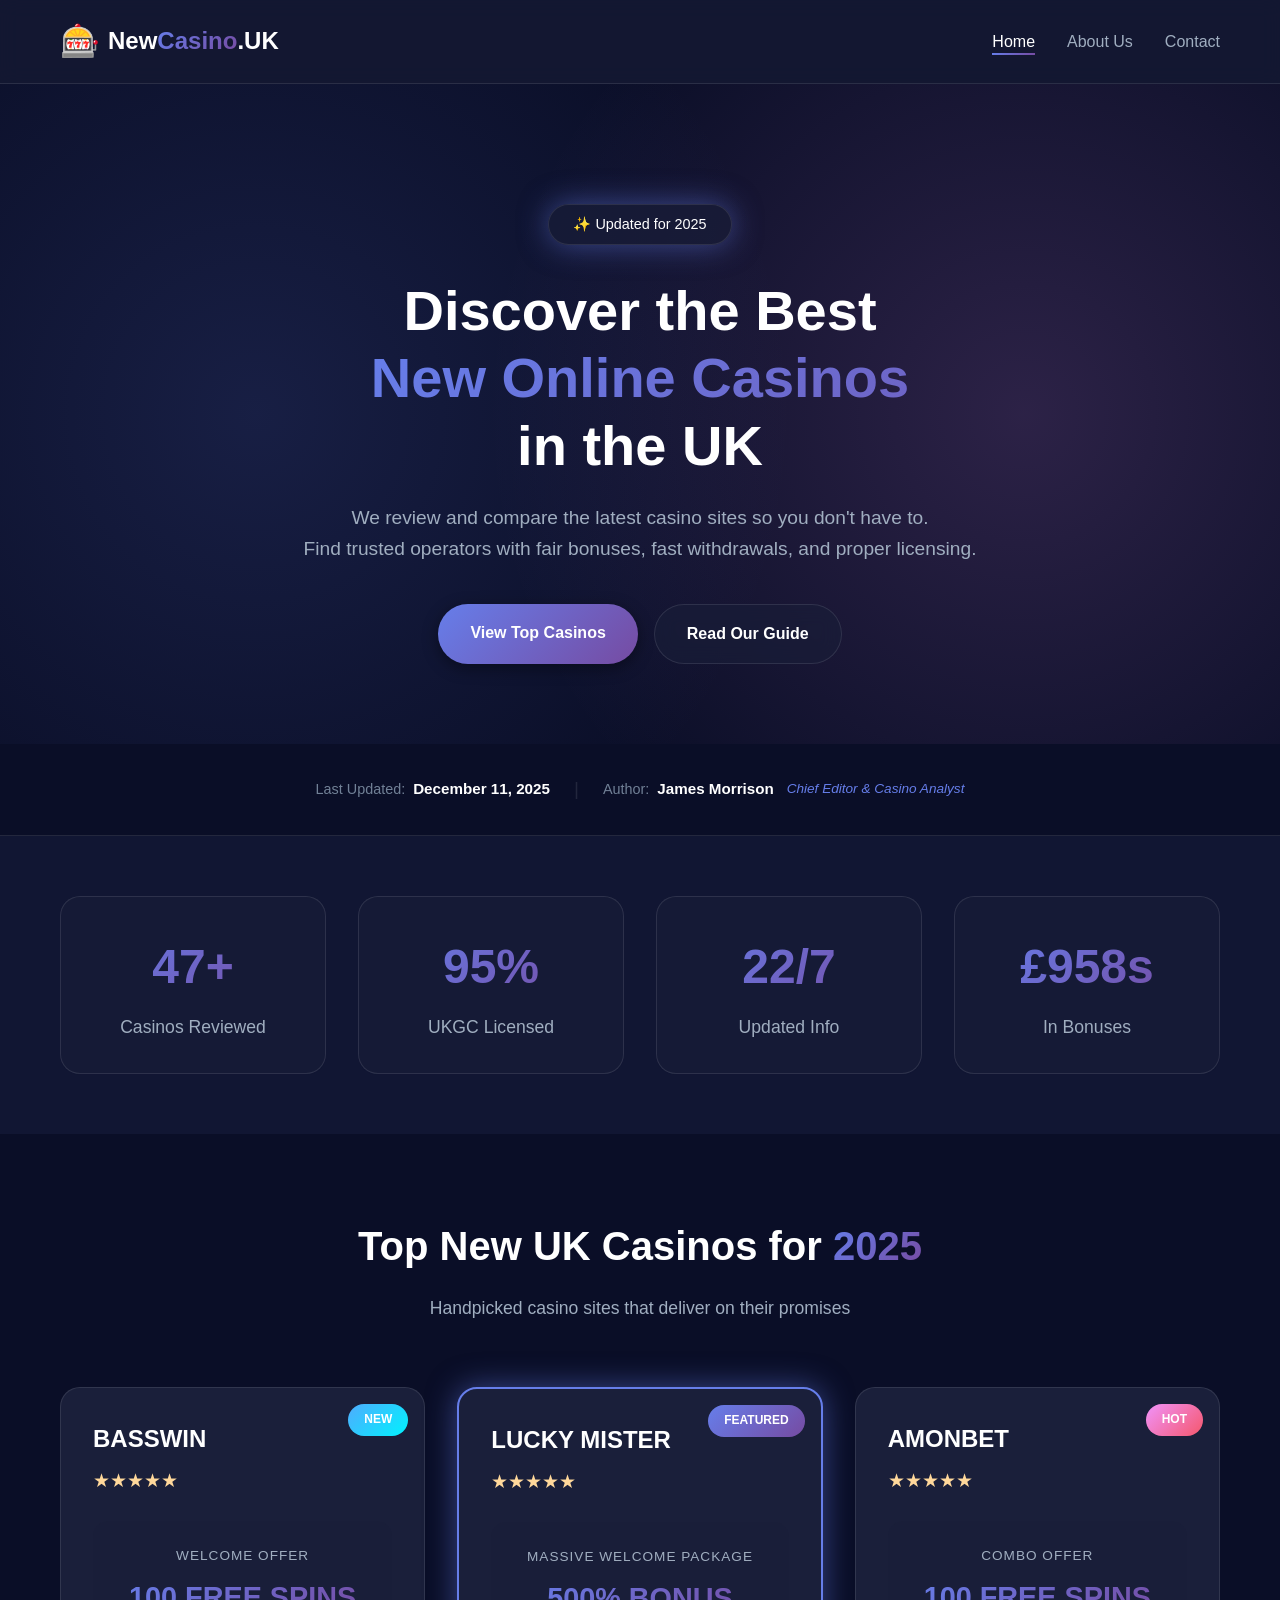
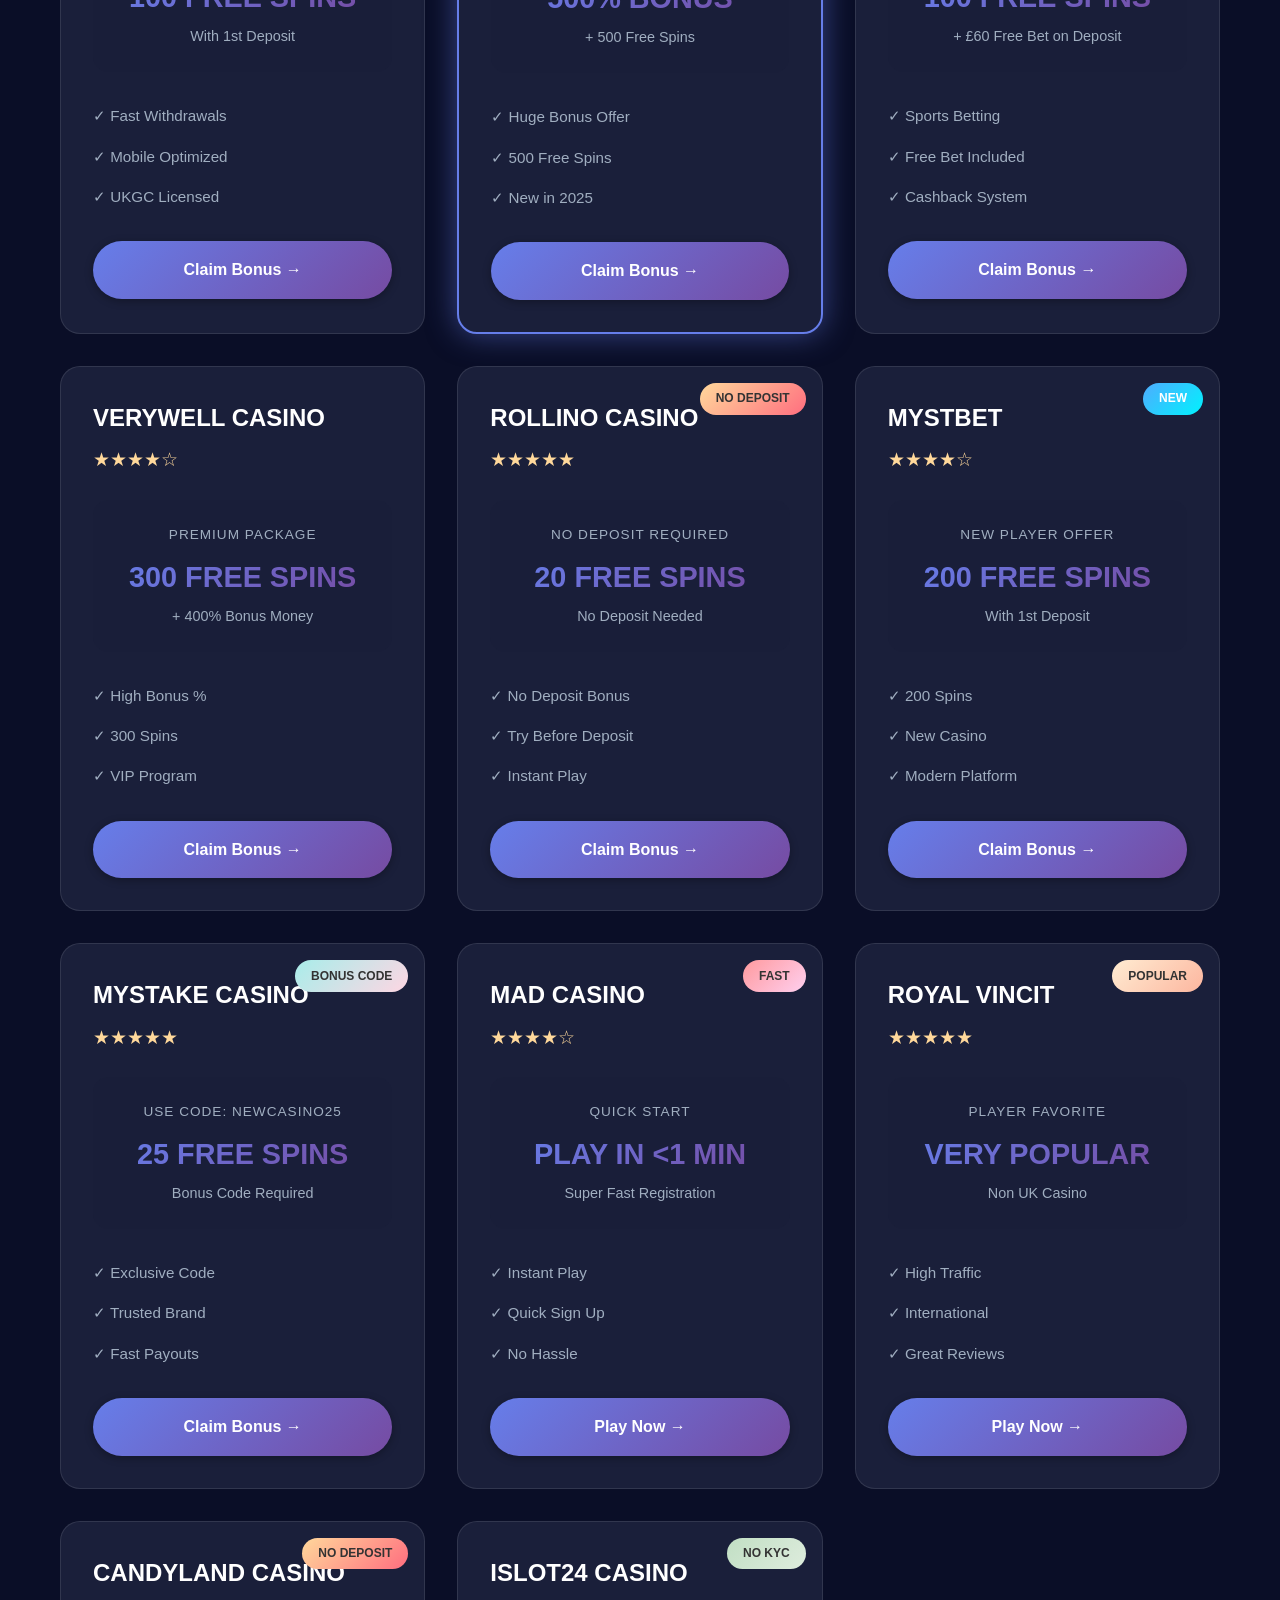
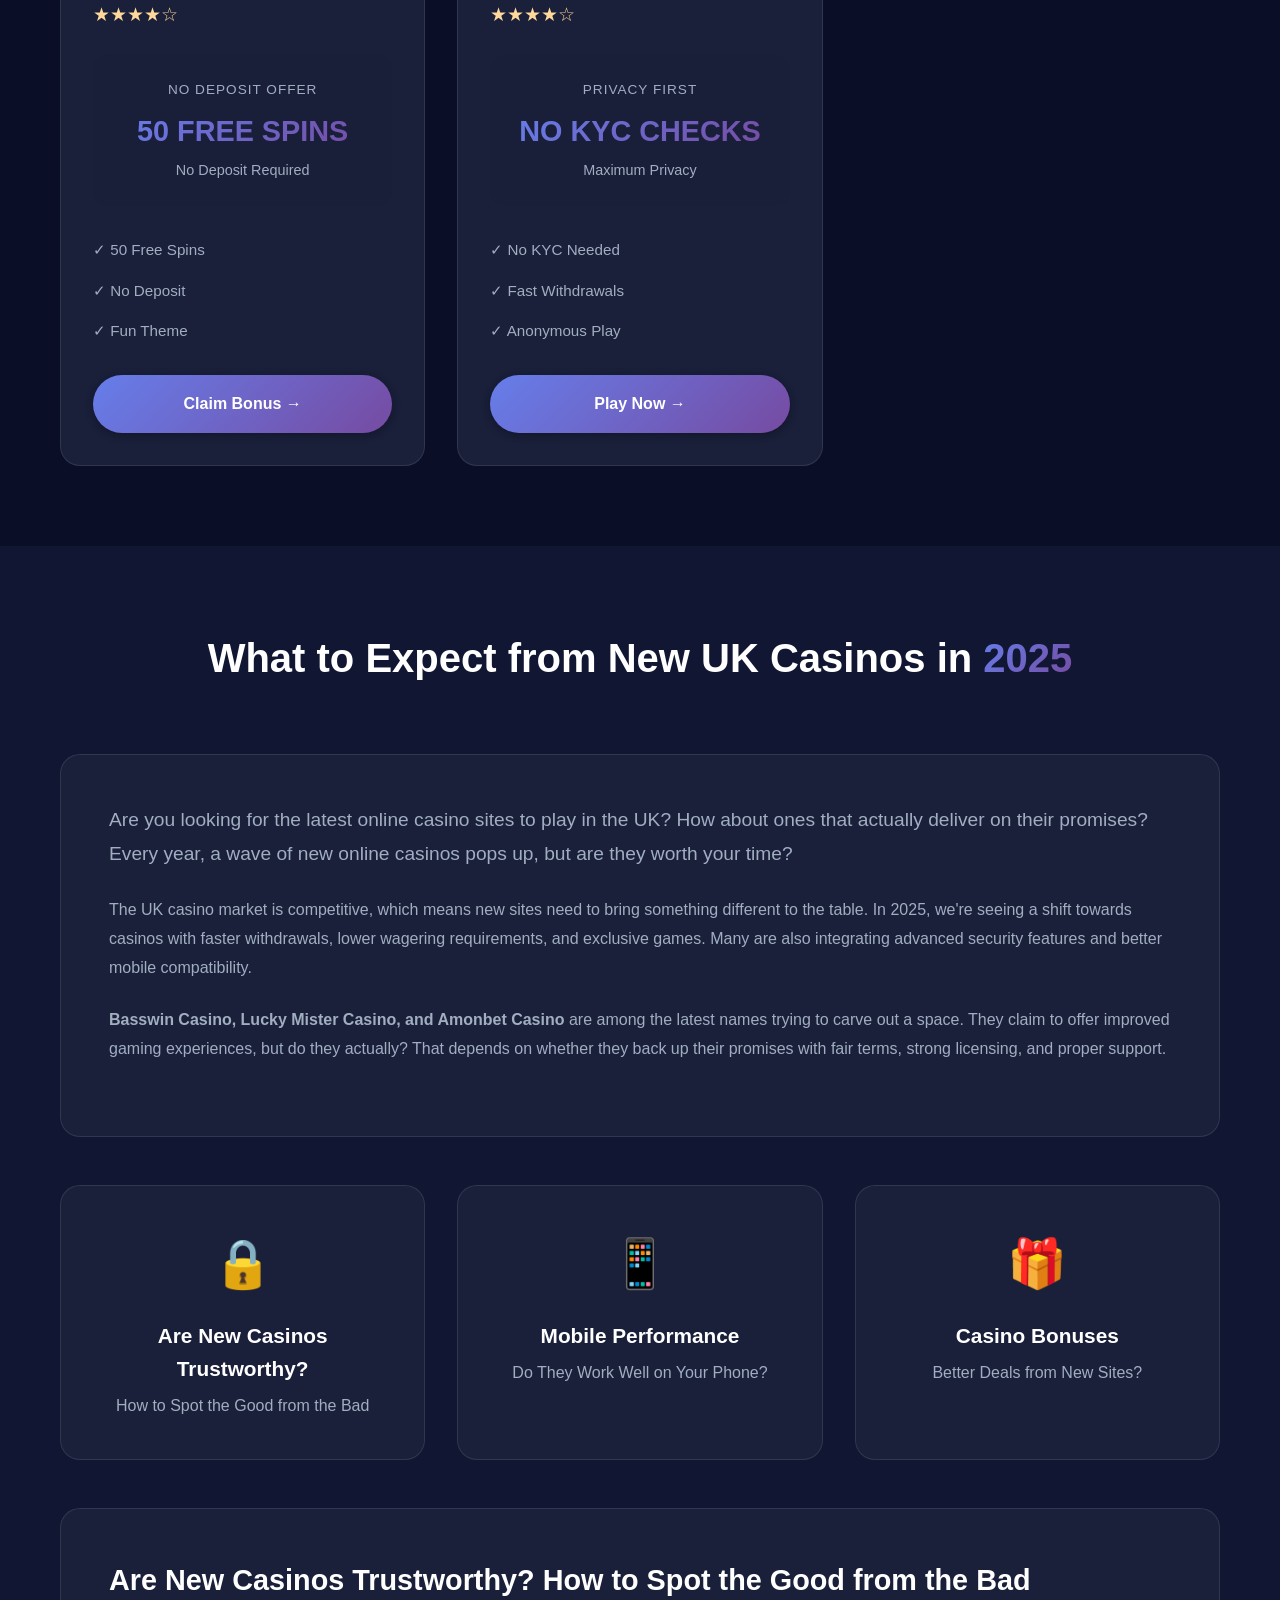
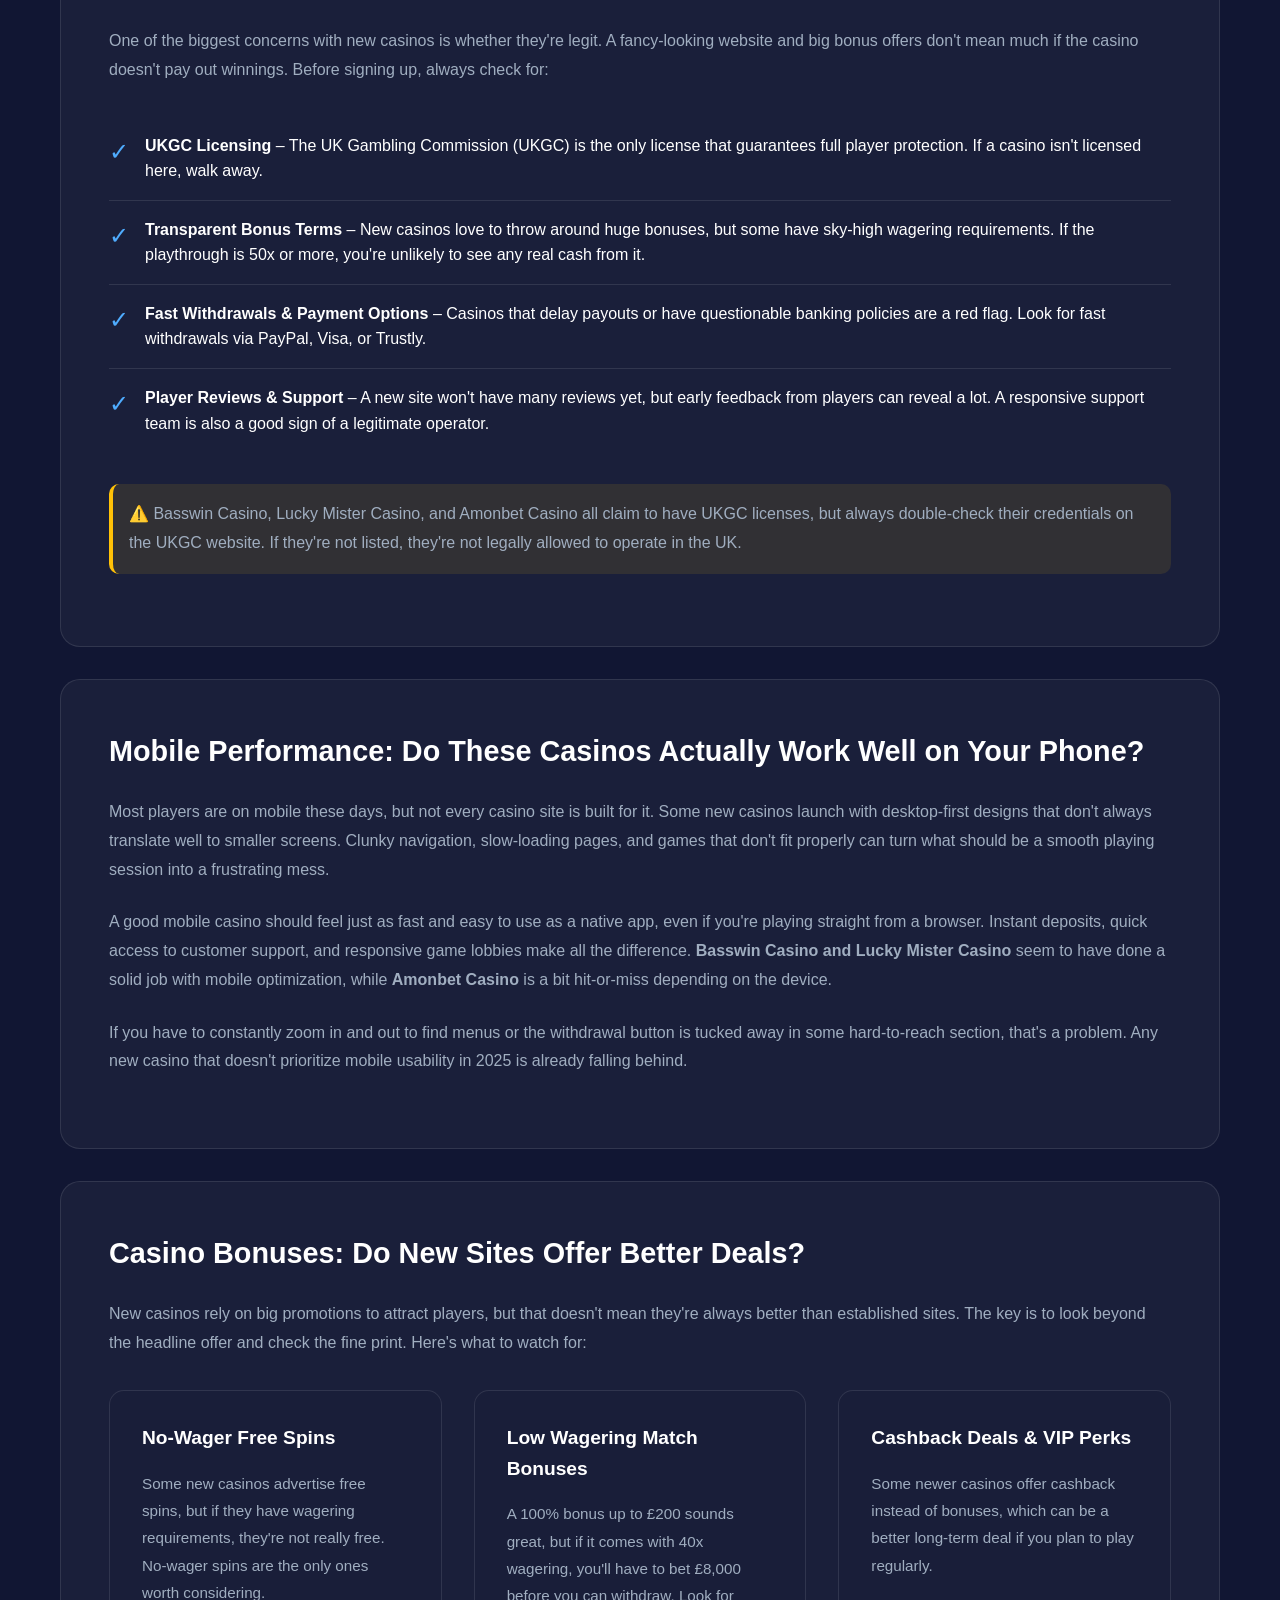
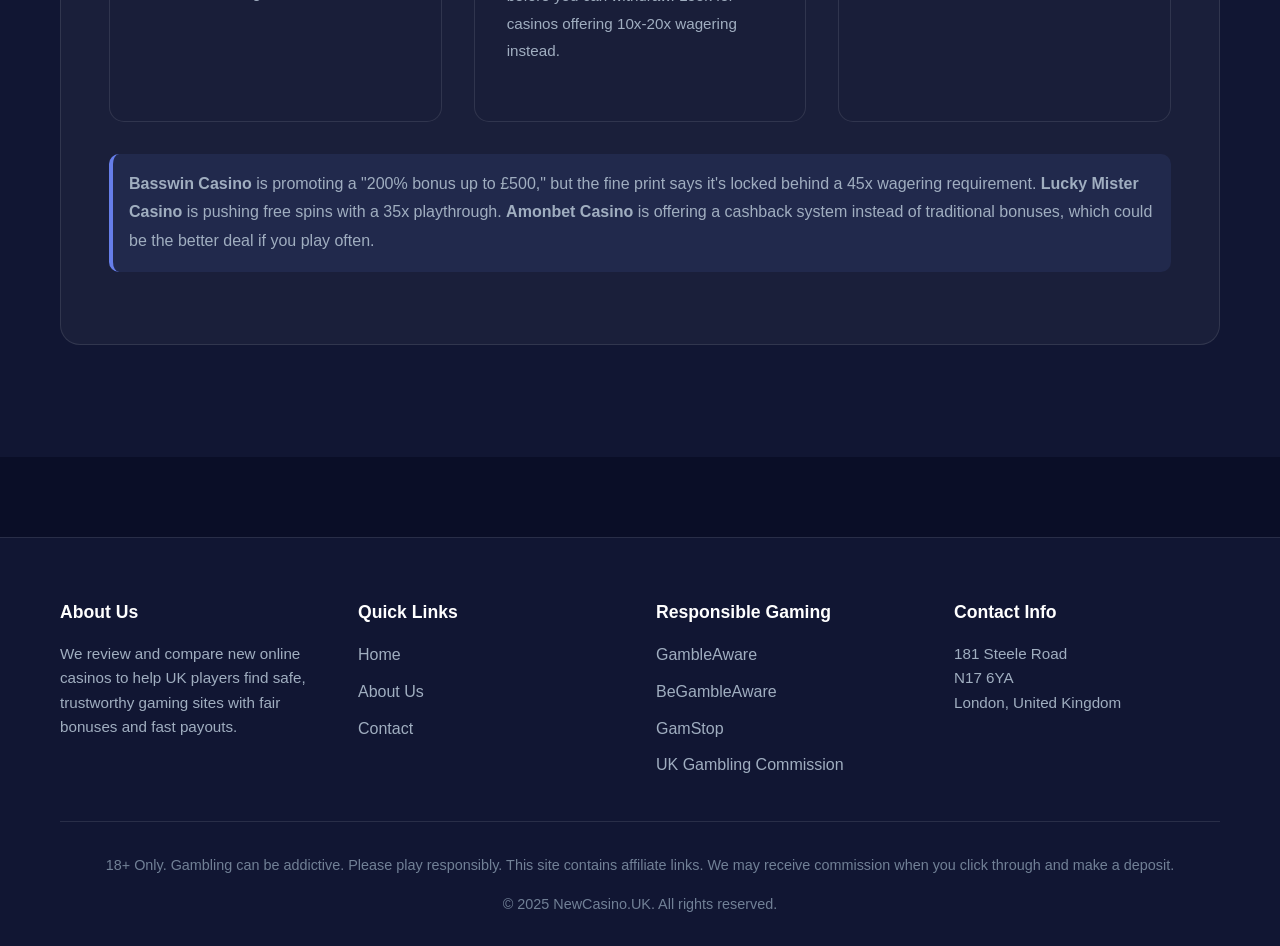
==== commit f6a9462e: "Add article metadata to front page - Added meta tags for author (James Morrison), published date, an" ====
--- a/index.html
+++ b/index.html
@@ -5,6 +5,9 @@
     <meta name="viewport" content="width=device-width, initial-scale=1.0">
     <title>New Online Casino UK 2025 | Latest Casino Sites & Reviews</title>
     <meta name="description" content="Discover the best new online casinos in the UK for 2025. Compare bonuses, read reviews, and find trusted casino sites with fast withdrawals.">
+    <meta name="author" content="James Morrison">
+    <meta property="article:published_time" content="2025-12-11T00:00:00Z">
+    <meta property="article:modified_time" content="2025-12-11T00:00:00Z">
     <link rel="stylesheet" href="styles.css">
 </head>
 <body>
@@ -46,6 +49,24 @@
         </div>
     </section>
 
+    <!-- Article Metadata -->
+    <section class="article-meta">
+        <div class="container">
+            <div class="meta-content">
+                <div class="meta-item">
+                    <span class="meta-label">Last Updated:</span>
+                    <span class="meta-value">December 11, 2025</span>
+                </div>
+                <div class="meta-divider">|</div>
+                <div class="meta-item">
+                    <span class="meta-label">Author:</span>
+                    <span class="meta-value">James Morrison</span>
+                    <span class="meta-subtitle">Chief Editor & Casino Analyst</span>
+                </div>
+            </div>
+        </div>
+    </section>
+
     <!-- Stats Section -->
     <section class="stats-section">
         <div class="container">
--- a/styles.css
+++ b/styles.css
@@ -295,6 +295,70 @@
 .btn-casino:hover {
     transform: translateY(-2px);
     box-shadow: var(--glow-purple);
+}
+
+/* ====================================
+   ARTICLE METADATA
+   ==================================== */
+.article-meta {
+    padding: 30px 0;
+    background: var(--bg-primary);
+    border-bottom: 1px solid var(--glass-border);
+}
+
+.meta-content {
+    display: flex;
+    justify-content: center;
+    align-items: center;
+    gap: 1.5rem;
+    flex-wrap: wrap;
+    animation: fadeInUp 1.6s ease;
+}
+
+.meta-item {
+    display: flex;
+    align-items: center;
+    gap: 0.5rem;
+    flex-wrap: wrap;
+}
+
+.meta-label {
+    color: var(--text-muted);
+    font-size: 0.9rem;
+    font-weight: 500;
+}
+
+.meta-value {
+    color: var(--text-primary);
+    font-weight: 600;
+    font-size: 0.95rem;
+}
+
+.meta-subtitle {
+    color: var(--accent-purple);
+    font-size: 0.85rem;
+    font-style: italic;
+    margin-left: 0.3rem;
+}
+
+.meta-divider {
+    color: var(--glass-border);
+    font-size: 1.2rem;
+}
+
+@media (max-width: 768px) {
+    .meta-content {
+        flex-direction: column;
+        gap: 0.75rem;
+    }
+
+    .meta-divider {
+        display: none;
+    }
+
+    .meta-item {
+        justify-content: center;
+    }
 }
 
 /* ====================================
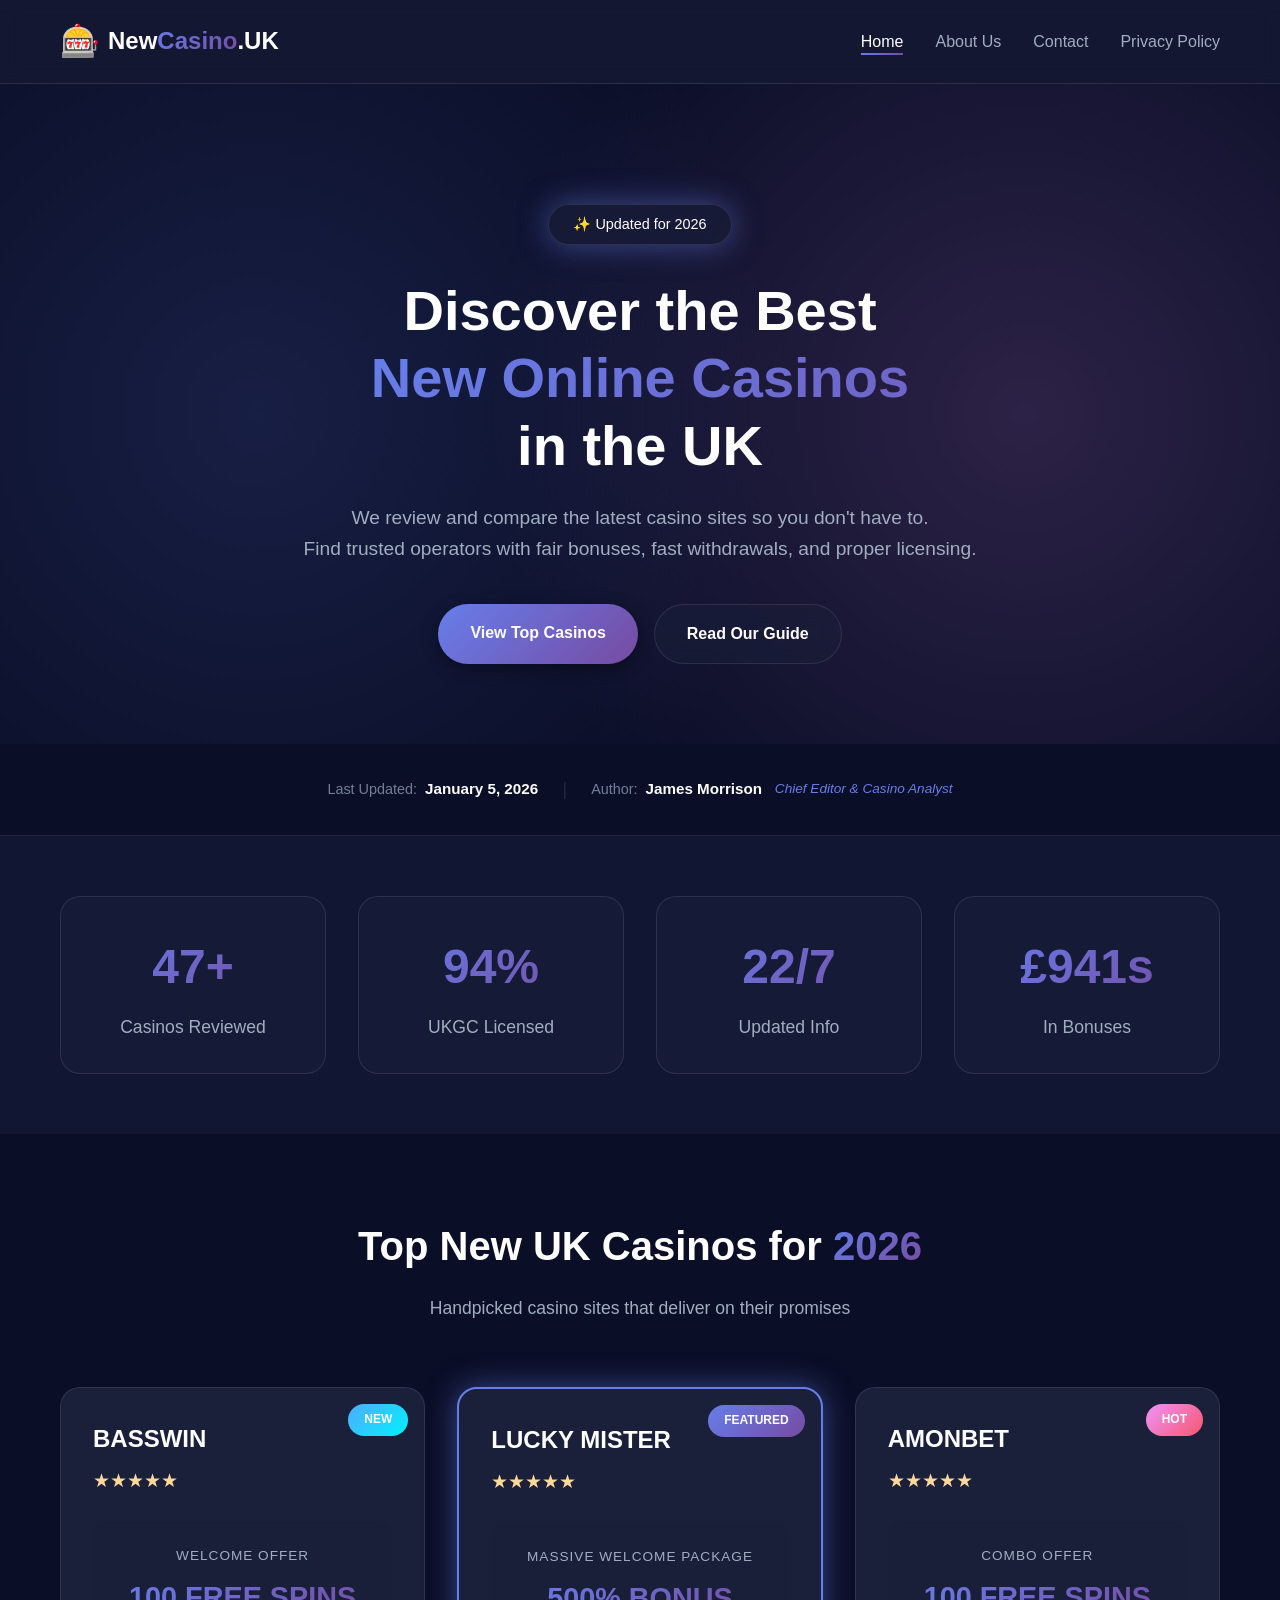
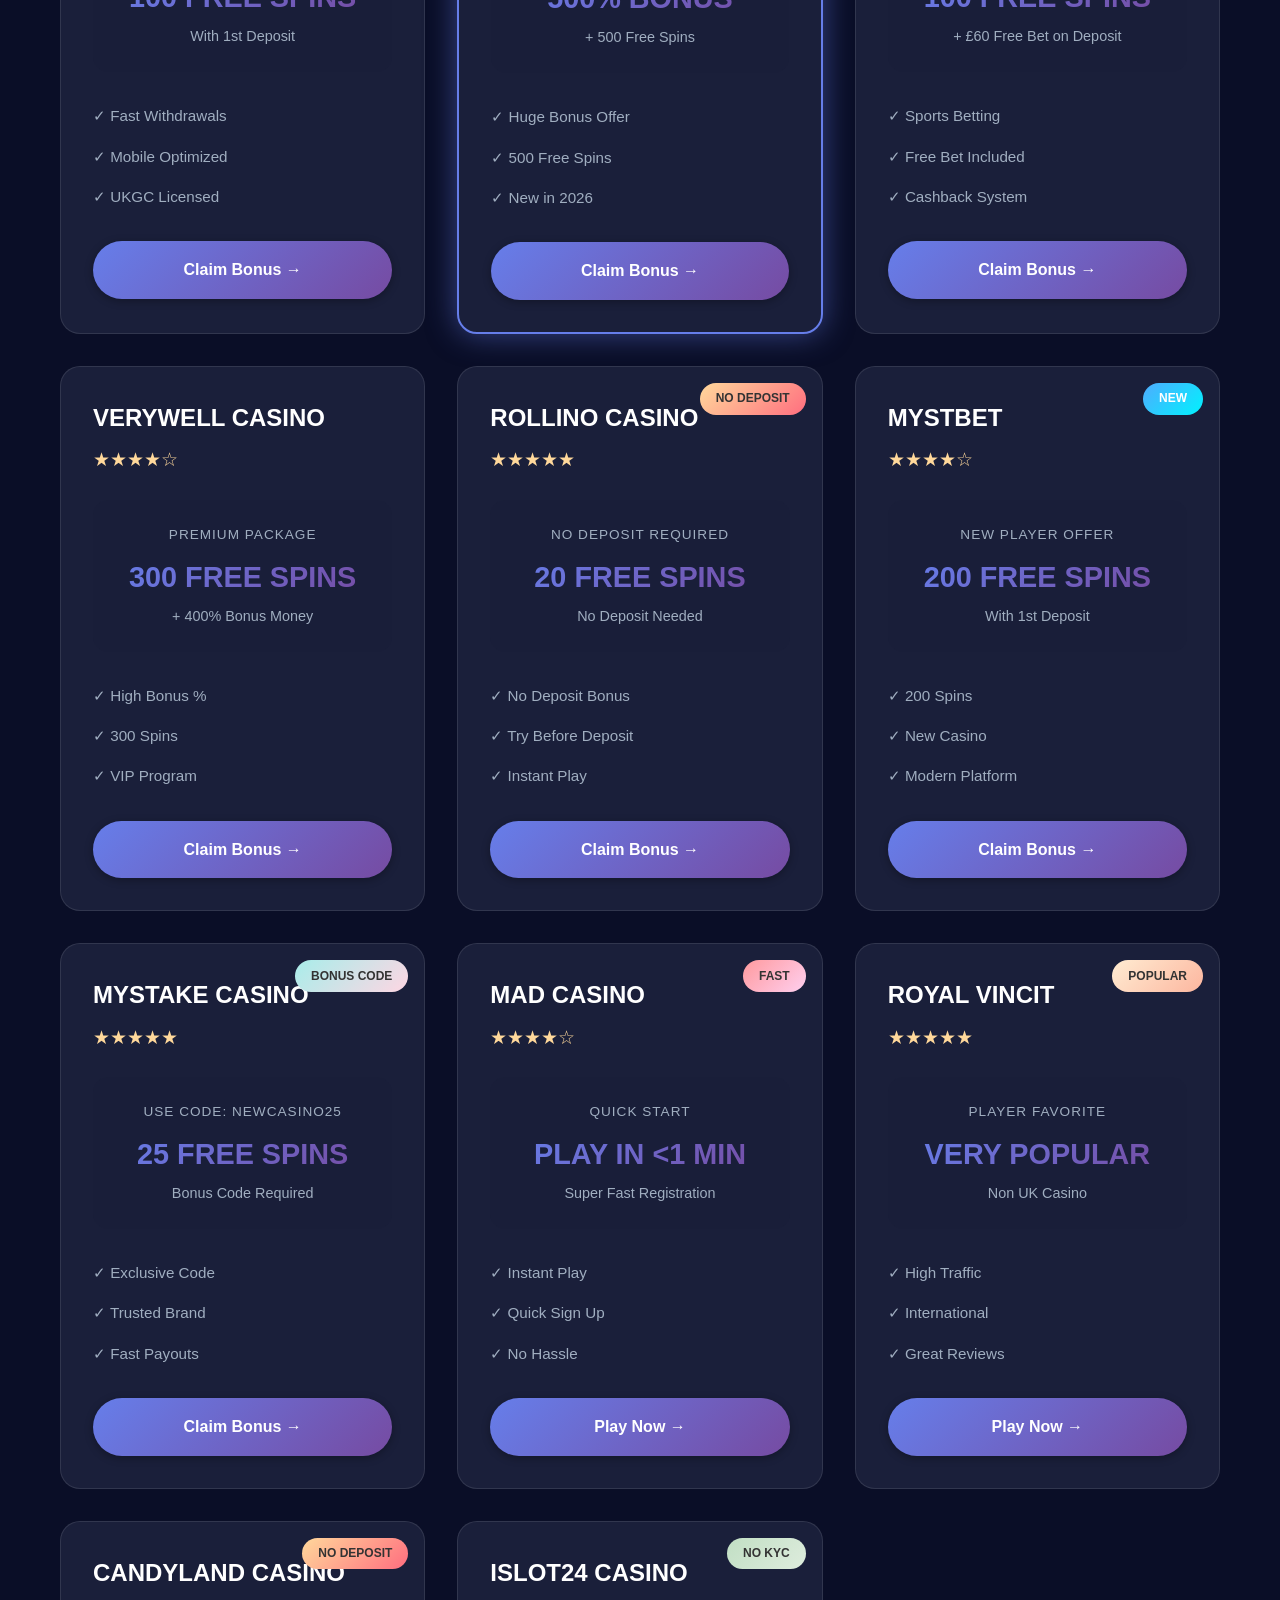
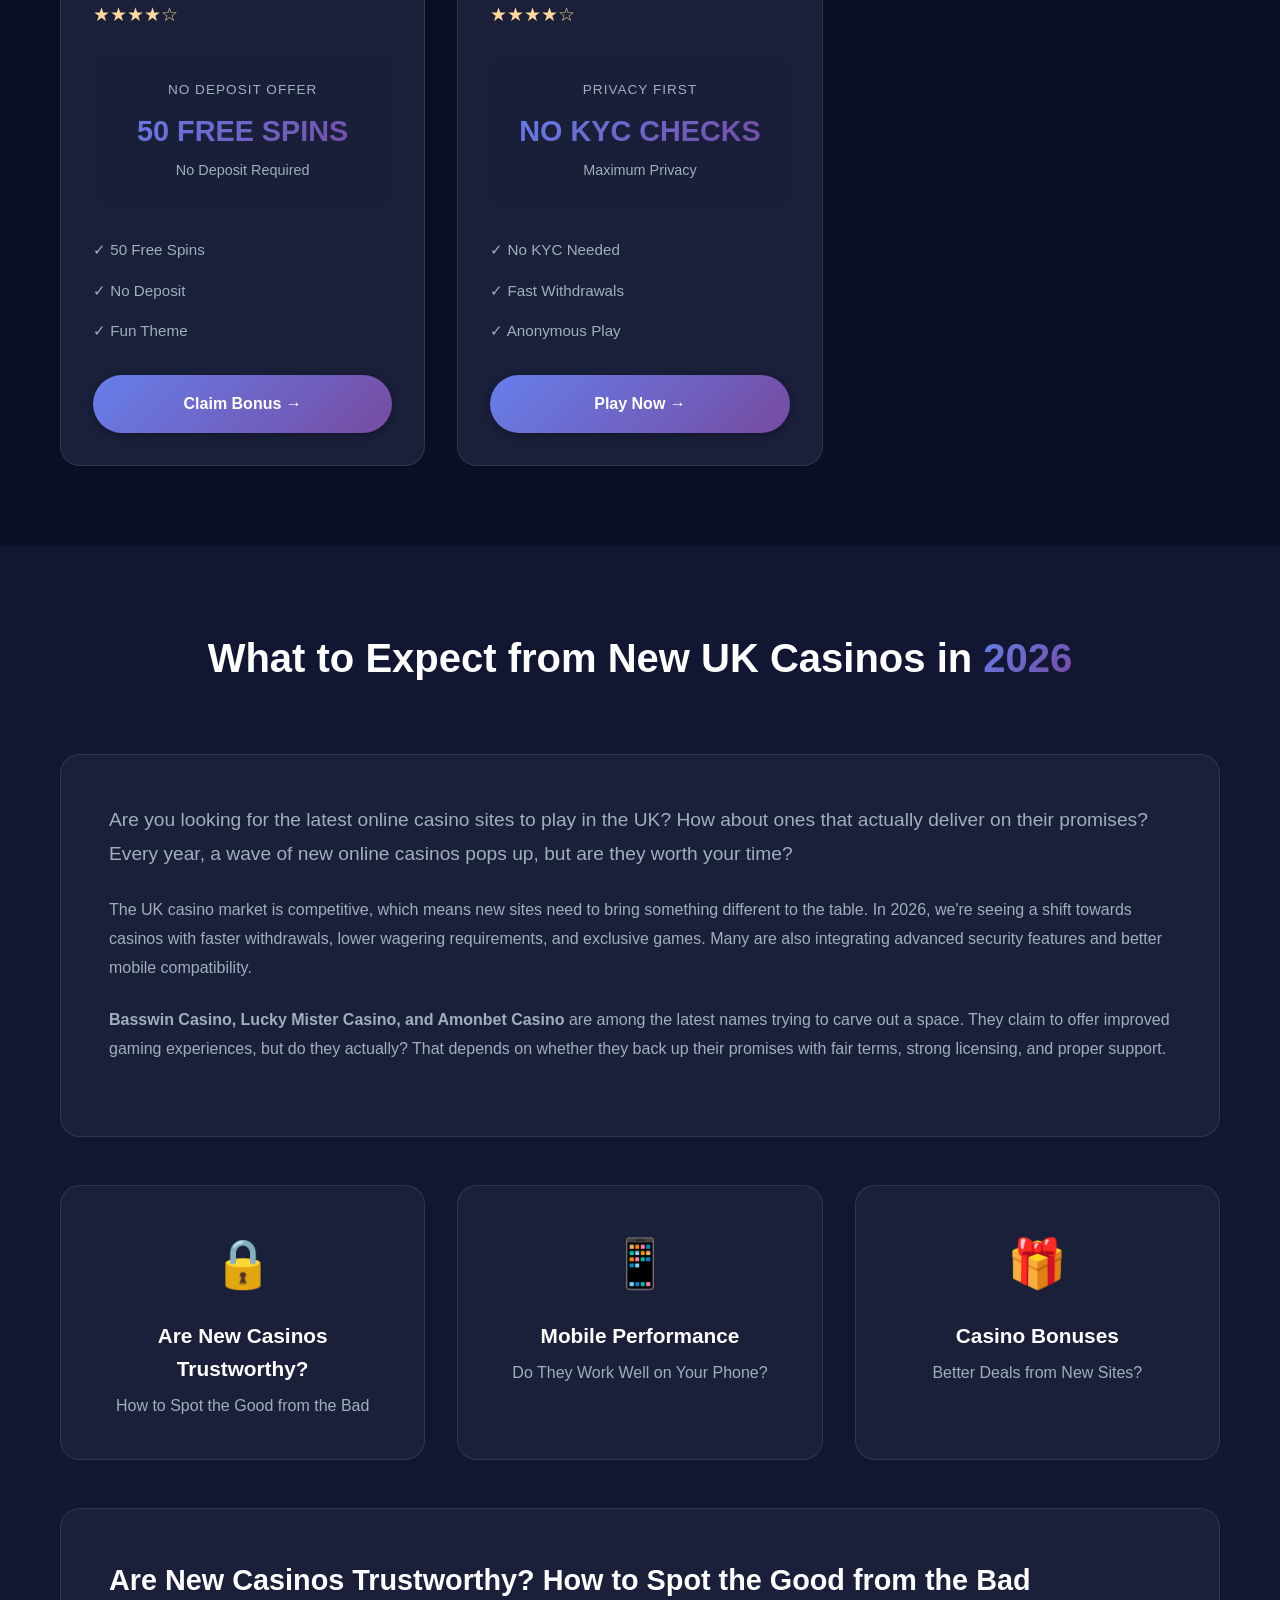
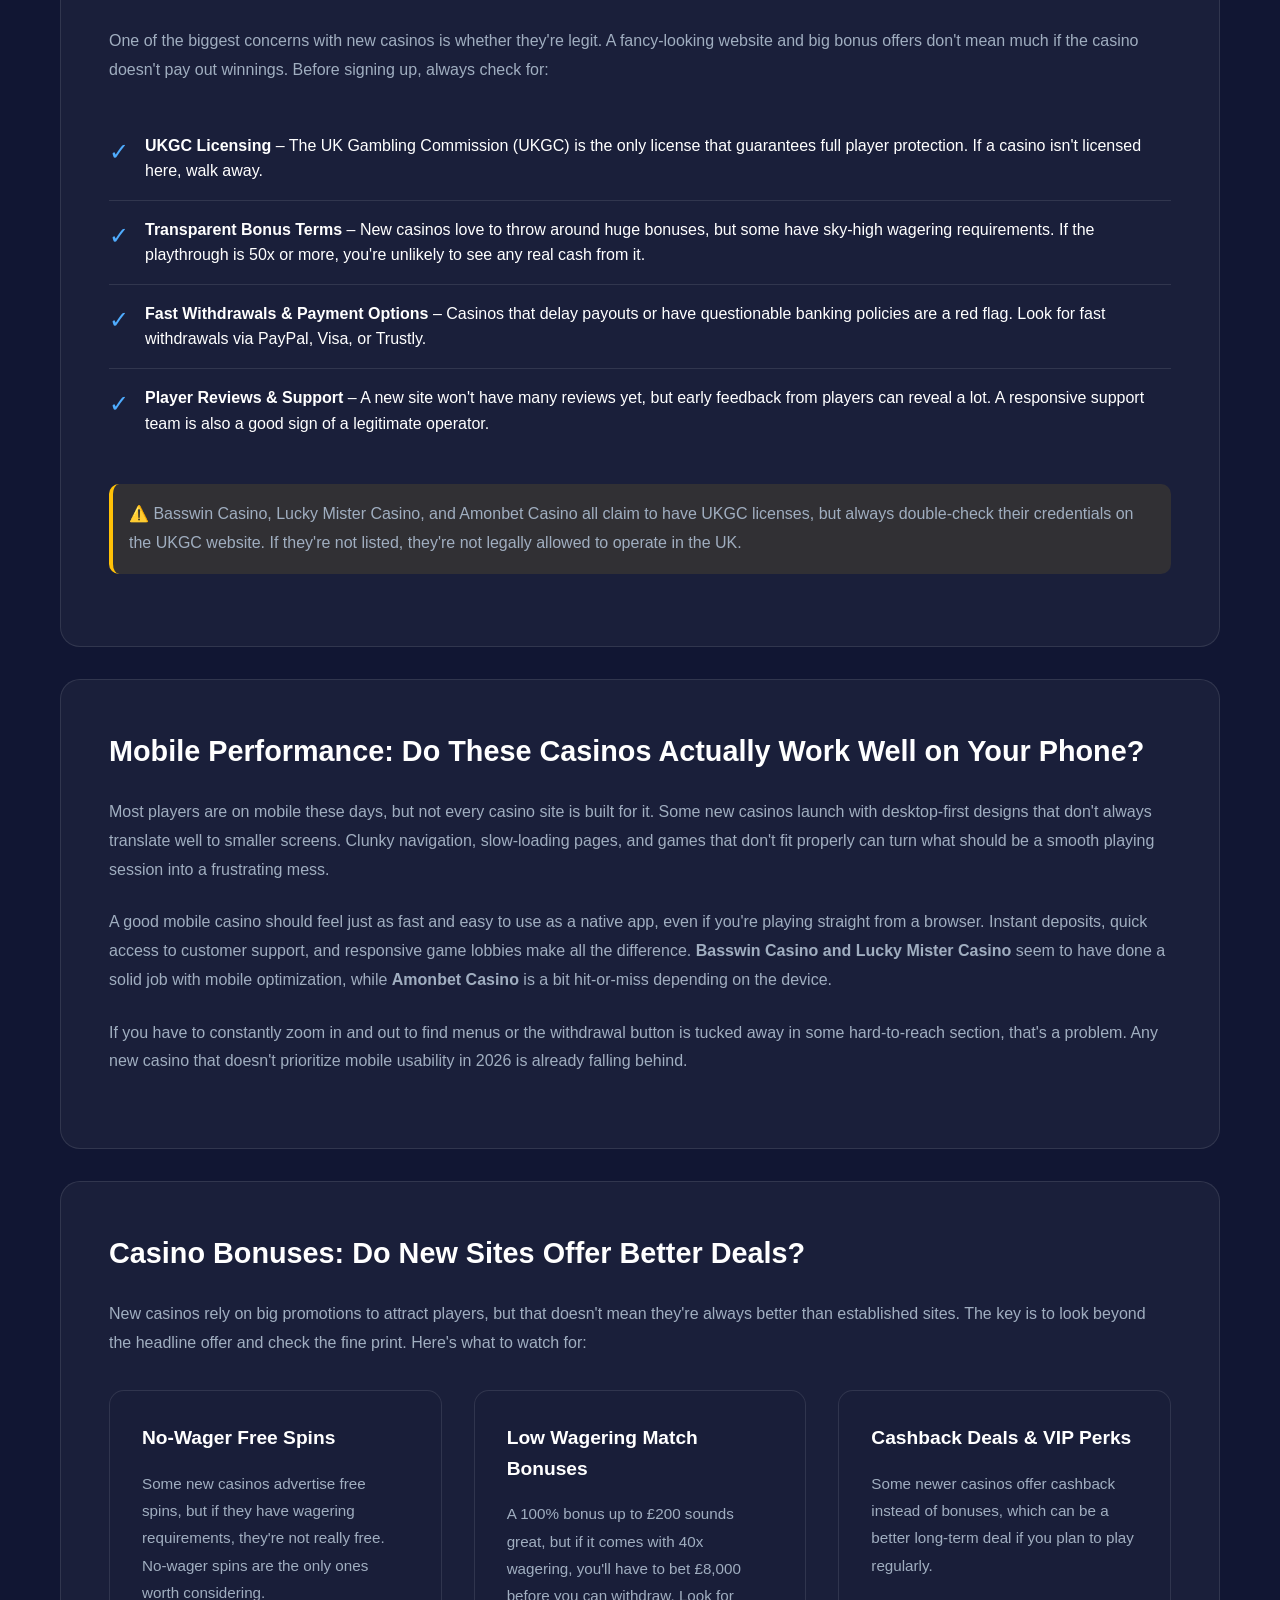
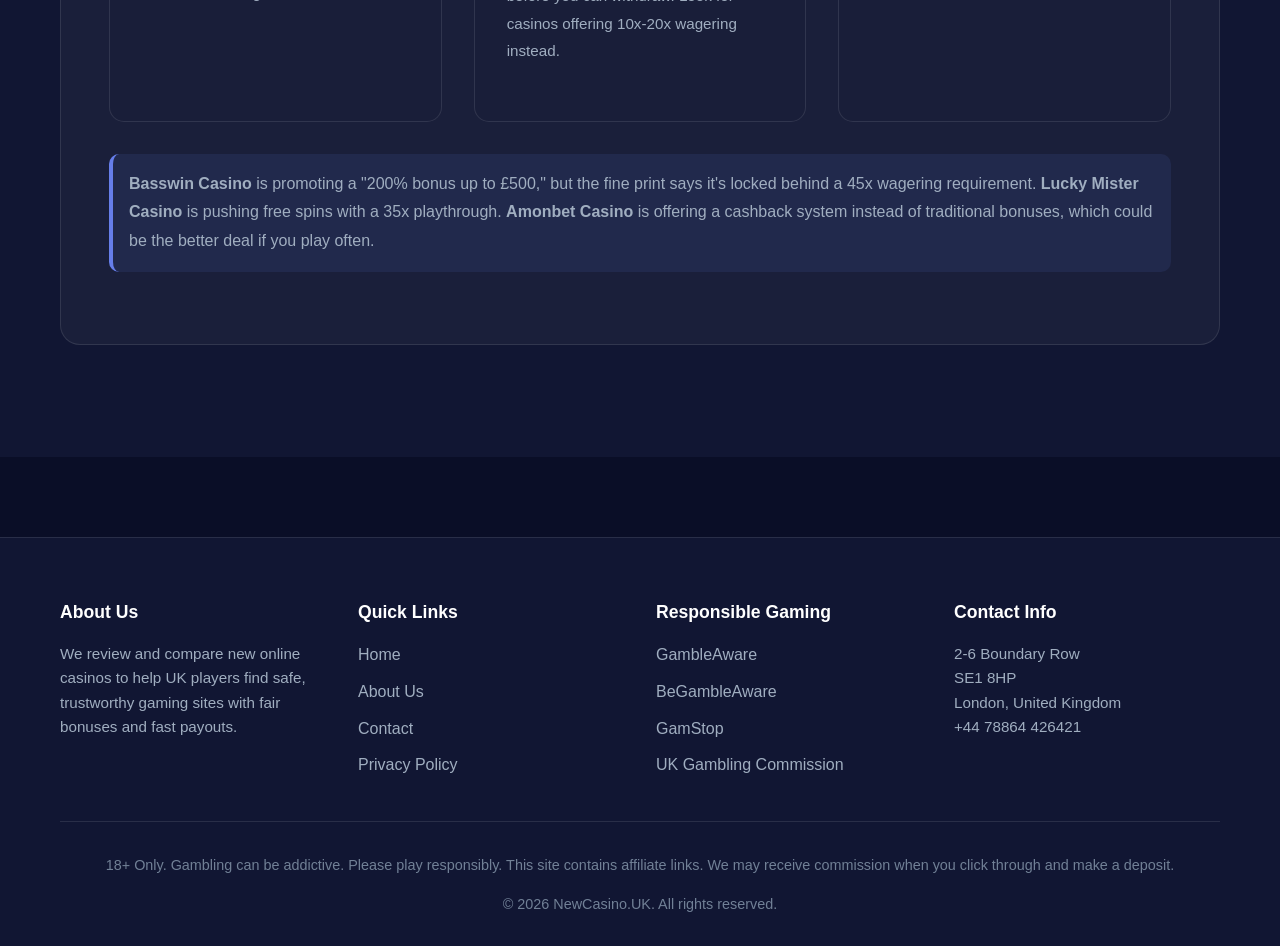
==== commit 914a0a5c: "Update site to 2026, add privacy policy, and update contact information - Updated all dates from 202" ====
--- a/index.html
+++ b/index.html
@@ -3,11 +3,11 @@
 <head>
     <meta charset="UTF-8">
     <meta name="viewport" content="width=device-width, initial-scale=1.0">
-    <title>New Online Casino UK 2025 | Latest Casino Sites & Reviews</title>
-    <meta name="description" content="Discover the best new online casinos in the UK for 2025. Compare bonuses, read reviews, and find trusted casino sites with fast withdrawals.">
+    <title>New Online Casino UK 2026 | Latest Casino Sites & Reviews</title>
+    <meta name="description" content="Discover the best new online casinos in the UK for 2026. Compare bonuses, read reviews, and find trusted casino sites with fast withdrawals.">
     <meta name="author" content="James Morrison">
-    <meta property="article:published_time" content="2025-12-11T00:00:00Z">
-    <meta property="article:modified_time" content="2025-12-11T00:00:00Z">
+    <meta property="article:published_time" content="2026-01-05T00:00:00Z">
+    <meta property="article:modified_time" content="2026-01-05T00:00:00Z">
     <link rel="stylesheet" href="styles.css">
 </head>
 <body>
@@ -22,6 +22,7 @@
                 <li><a href="index.html" class="active">Home</a></li>
                 <li><a href="about.html">About Us</a></li>
                 <li><a href="contact.html">Contact</a></li>
+                <li><a href="privacy.html">Privacy Policy</a></li>
             </ul>
         </div>
     </nav>
@@ -31,7 +32,7 @@
         <div class="hero-background"></div>
         <div class="container">
             <div class="hero-badge glow-badge">
-                <span>✨ Updated for 2025</span>
+                <span>✨ Updated for 2026</span>
             </div>
             <h1 class="hero-title">
                 Discover the Best<br>
@@ -55,7 +56,7 @@
             <div class="meta-content">
                 <div class="meta-item">
                     <span class="meta-label">Last Updated:</span>
-                    <span class="meta-value">December 11, 2025</span>
+                    <span class="meta-value">January 5, 2026</span>
                 </div>
                 <div class="meta-divider">|</div>
                 <div class="meta-item">
@@ -95,7 +96,7 @@
     <section id="casinos" class="casino-section">
         <div class="container">
             <div class="section-header">
-                <h2>Top New UK Casinos for <span class="gradient-text">2025</span></h2>
+                <h2>Top New UK Casinos for <span class="gradient-text">2026</span></h2>
                 <p>Handpicked casino sites that deliver on their promises</p>
             </div>
 
@@ -139,7 +140,7 @@
                     <div class="casino-features">
                         <div class="feature">✓ Huge Bonus Offer</div>
                         <div class="feature">✓ 500 Free Spins</div>
-                        <div class="feature">✓ New in 2025</div>
+                        <div class="feature">✓ New in 2026</div>
                     </div>
                     <a href="https://trk.trafik-sc.xyz/click?o=4766&a=17196&sub_id3=3&sub_id4=4&sub_id5=5" class="btn btn-casino" target="_blank" rel="nofollow noopener">Claim Bonus →</a>
                 </div>
@@ -348,7 +349,7 @@
     <section id="guide" class="guide-section">
         <div class="container">
             <div class="section-header">
-                <h2>What to Expect from New UK Casinos in <span class="gradient-text">2025</span></h2>
+                <h2>What to Expect from New UK Casinos in <span class="gradient-text">2026</span></h2>
             </div>
 
             <div class="content-card">
@@ -357,7 +358,7 @@
                 </p>
 
                 <p>
-                    The UK casino market is competitive, which means new sites need to bring something different to the table. In 2025, we're seeing a shift towards casinos with faster withdrawals, lower wagering requirements, and exclusive games. Many are also integrating advanced security features and better mobile compatibility.
+                    The UK casino market is competitive, which means new sites need to bring something different to the table. In 2026, we're seeing a shift towards casinos with faster withdrawals, lower wagering requirements, and exclusive games. Many are also integrating advanced security features and better mobile compatibility.
                 </p>
 
                 <p>
@@ -436,7 +437,7 @@
                 </p>
 
                 <p>
-                    If you have to constantly zoom in and out to find menus or the withdrawal button is tucked away in some hard-to-reach section, that's a problem. Any new casino that doesn't prioritize mobile usability in 2025 is already falling behind.
+                    If you have to constantly zoom in and out to find menus or the withdrawal button is tucked away in some hard-to-reach section, that's a problem. Any new casino that doesn't prioritize mobile usability in 2026 is already falling behind.
                 </p>
             </div>
 
@@ -484,6 +485,7 @@
                         <li><a href="index.html">Home</a></li>
                         <li><a href="about.html">About Us</a></li>
                         <li><a href="contact.html">Contact</a></li>
+                        <li><a href="privacy.html">Privacy Policy</a></li>
                     </ul>
                 </div>
                 <div class="footer-col">
@@ -497,14 +499,15 @@
                 </div>
                 <div class="footer-col">
                     <h4>Contact Info</h4>
-                    <p>181 Steele Road<br>N17 6YA<br>London, United Kingdom</p>
+                    <p>2-6 Boundary Row<br>SE1 8HP<br>London, United Kingdom</p>
+                    <p><a href="tel:+4478864426421">+44 78864 426421</a></p>
                 </div>
             </div>
             <div class="footer-bottom">
                 <p class="disclaimer">
                     18+ Only. Gambling can be addictive. Please play responsibly. This site contains affiliate links. We may receive commission when you click through and make a deposit.
                 </p>
-                <p>&copy; 2025 NewCasino.UK. All rights reserved.</p>
+                <p>&copy; 2026 NewCasino.UK. All rights reserved.</p>
             </div>
         </div>
     </footer>
